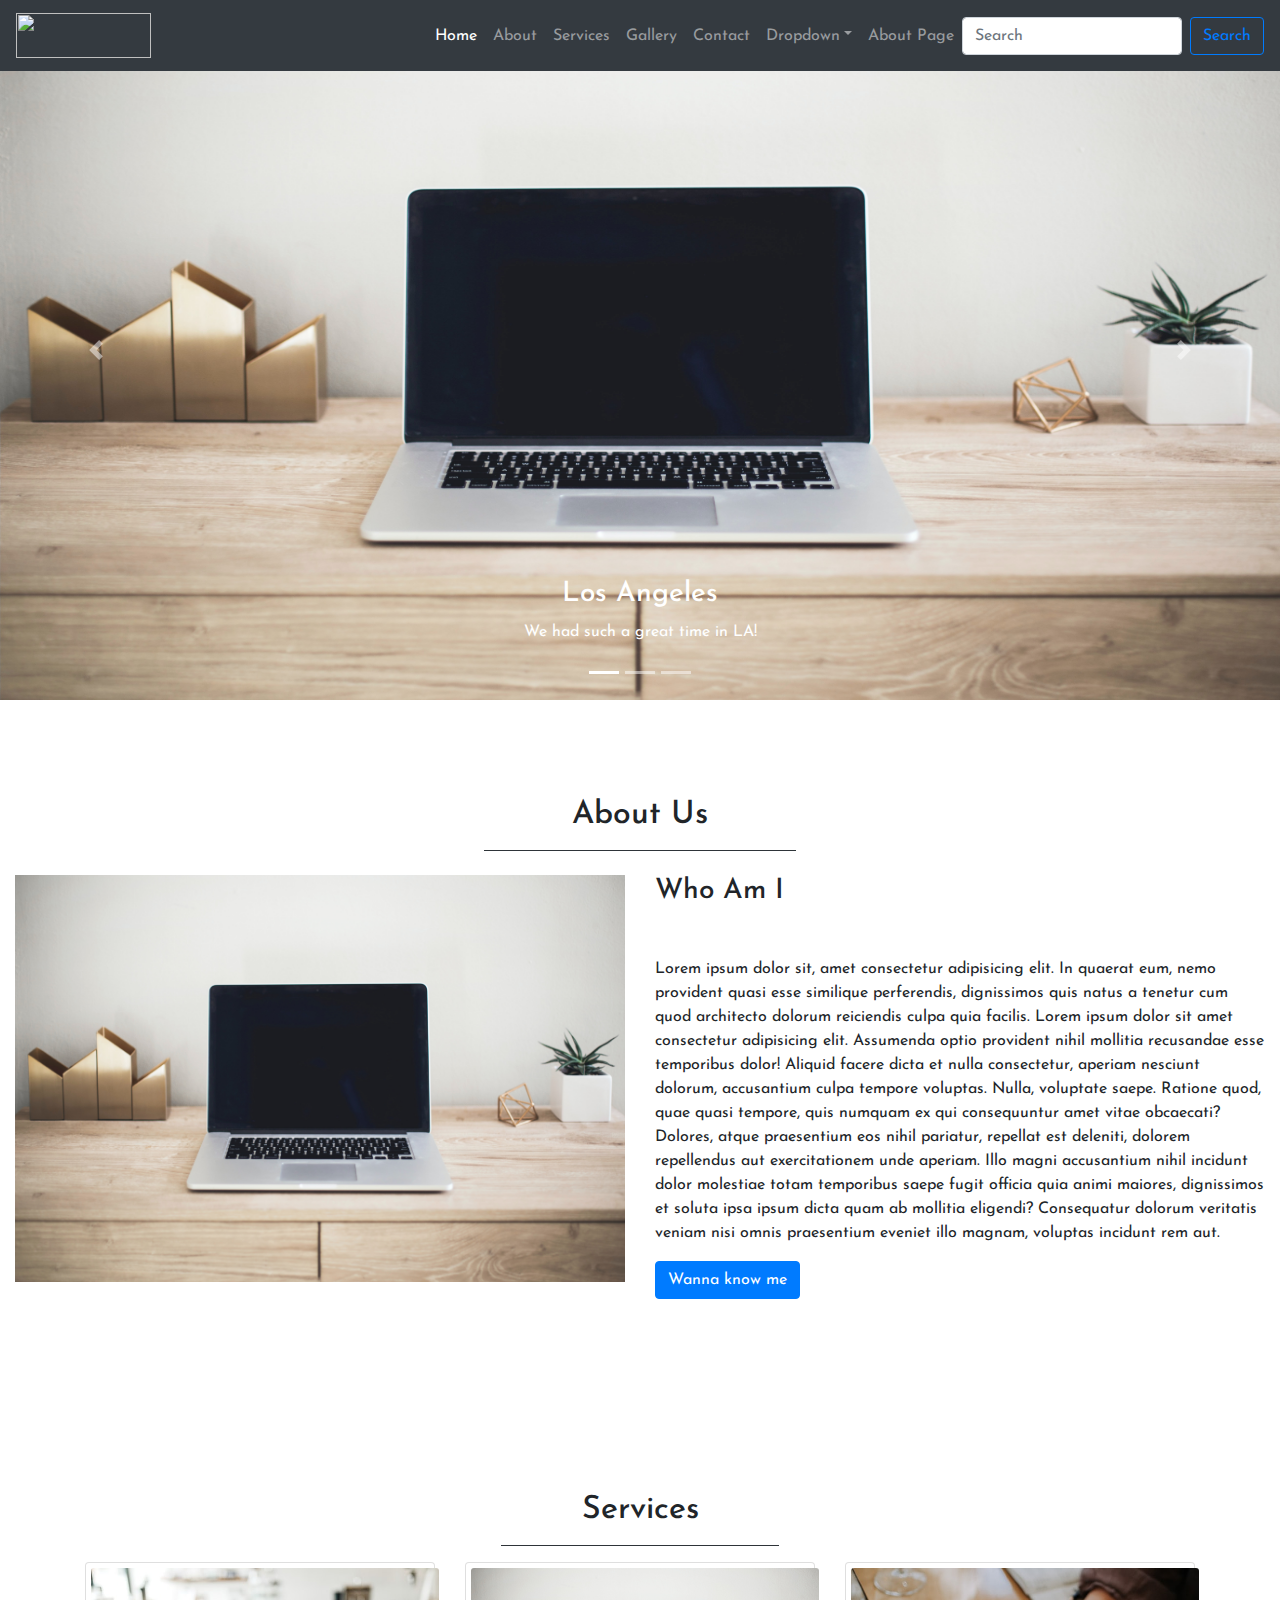
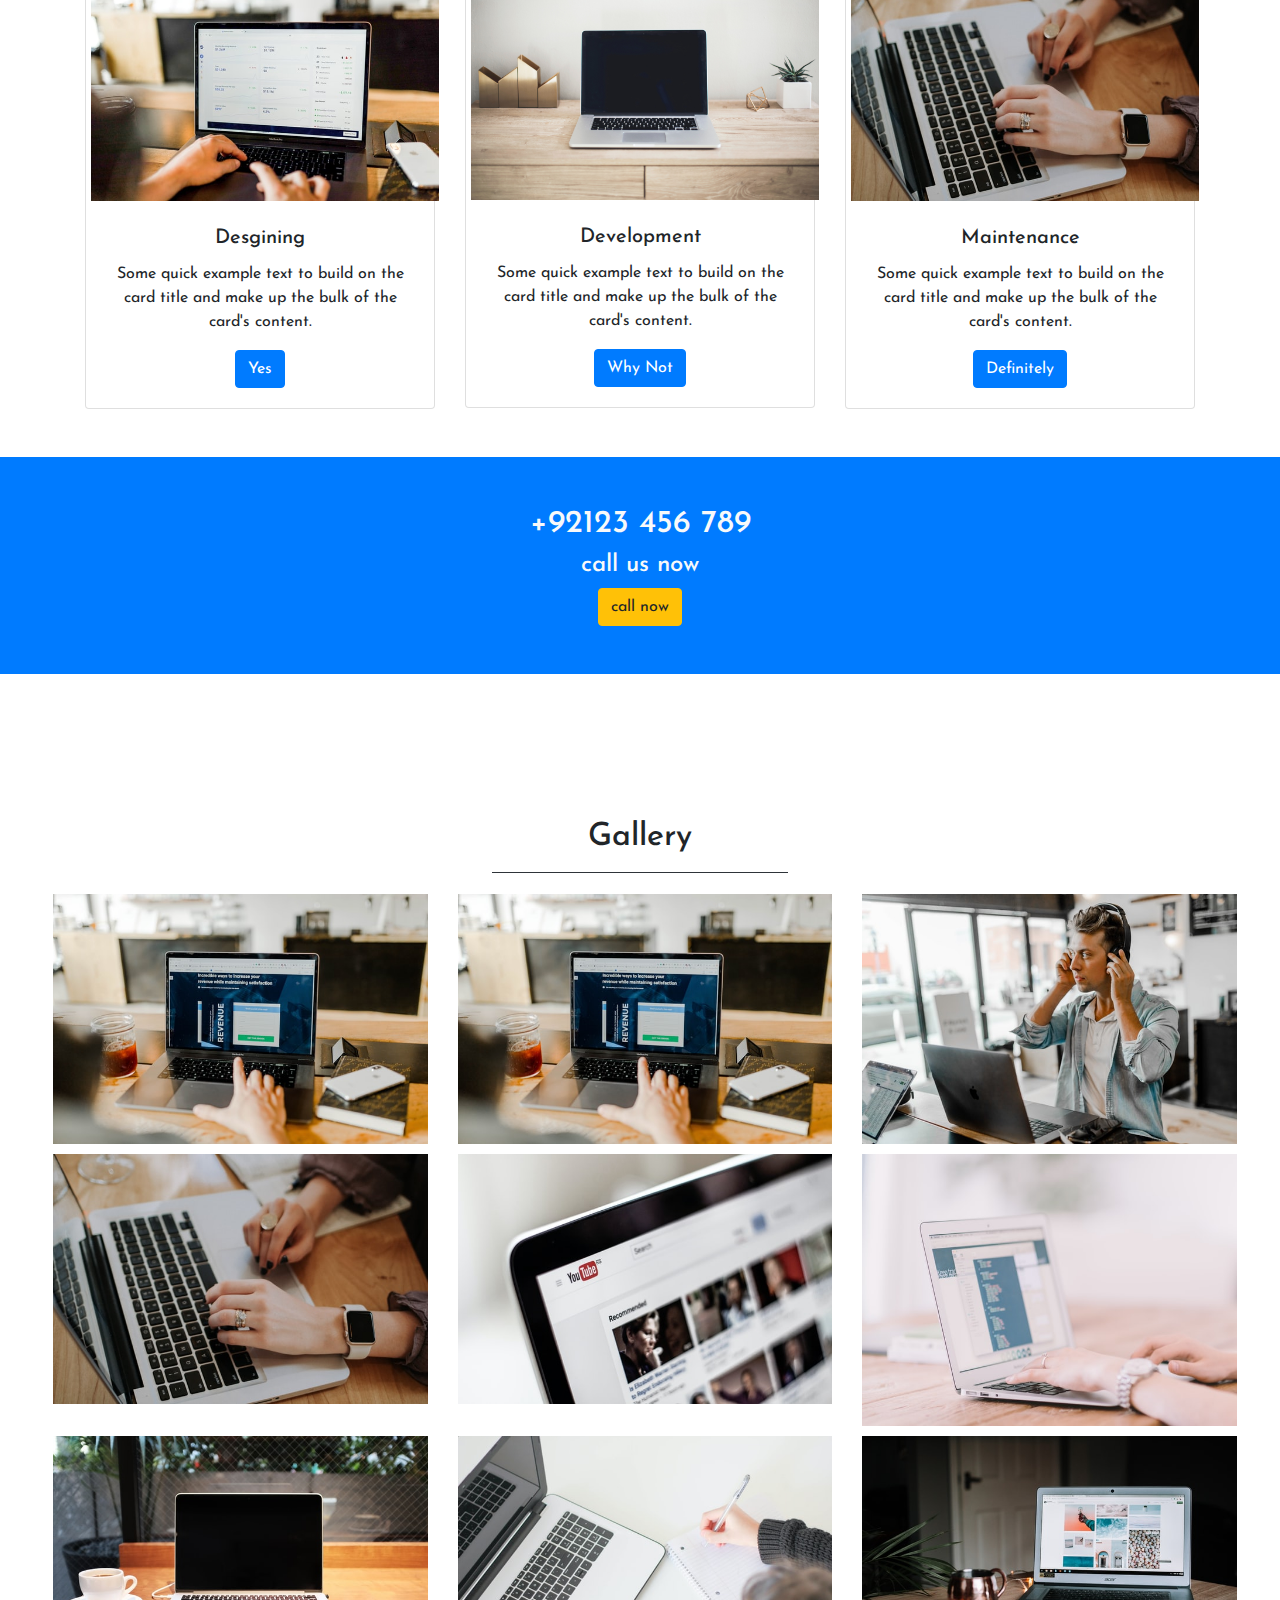
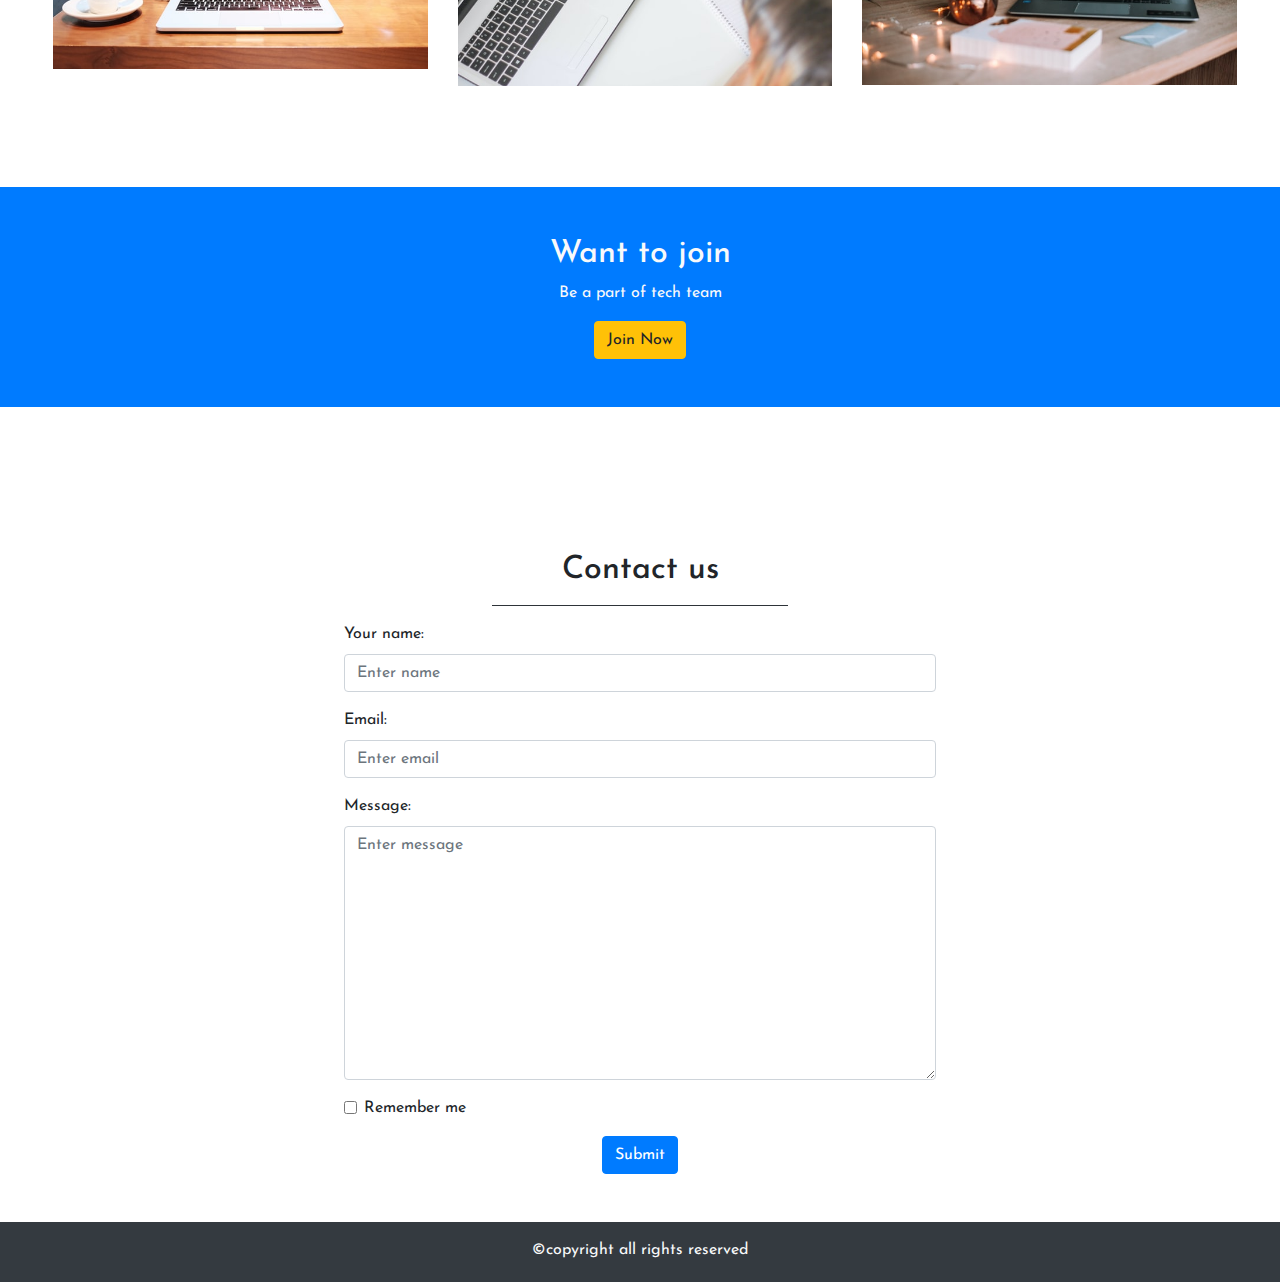
==== index.html @ 27d449d1 "add project" ====
<!doctype html>
<html lang="en">
  <head>
    <title>Basic Bootstrap site</title>
    <!-- Required meta tags -->
    <meta charset="utf-8">
    <meta name="viewport" content="width=device-width, initial-scale=1, shrink-to-fit=no">

    <!-- Bootstrap CSS -->
    <link rel="stylesheet" href="https://stackpath.bootstrapcdn.com/bootstrap/4.3.1/css/bootstrap.min.css" integrity="sha384-ggOyR0iXCbMQv3Xipma34MD+dH/1fQ784/j6cY/iJTQUOhcWr7x9JvoRxT2MZw1T" crossorigin="anonymous">
    <link href="https://fonts.googleapis.com/css2?family=Josefin+Sans" rel="stylesheet">

    <style>
      *{
        font-family: 'Josefin Sans', sans-serif;
        margin: 0;
        padding: 0;

      }
        /* Make the image fully responsive */
        .carousel-inner img {
          width: 100%;
          height: 700px;
        }
        .col-md-4 img{
          margin: 5px;
        }
        html{
          scroll-behavior: smooth;
        }
        </style>
</head>
  <body>
        <header>
            <nav class="navbar fixed-top navbar-expand-sm navbar-dark bg-dark">
                <a class="navbar-brand" href="#">

                    <img src="images/logo.png" width="135" height="45" alt="">
                </a>
                <button class="navbar-toggler d-lg-none" type="button" data-toggle="collapse" data-target="#collapsibleNavId" aria-controls="collapsibleNavId"
                    aria-expanded="false" aria-label="Toggle navigation">
                    <span class="navbar-toggler-icon"></span>
                </button>
                <div class="collapse navbar-collapse" id="collapsibleNavId">
                    <ul class="navbar-nav ml-auto mt-2 mt-lg-0">
                        <li class="nav-item active">
                            <a class="nav-link" href="#">Home <span class="sr-only">(current)</span></a>
                        </li>
                        <li class="nav-item">
                          <a class="nav-link" href="#about">About</a>
                        </li>                
                        <li class="nav-item">
                          <a class="nav-link" href="#services">Services</a>
                        </li>                
                        <li class="nav-item">
                          <a class="nav-link" href="#gallery">Gallery</a>
                        </li>

                        <li class="nav-item">
                          <a class="nav-link" href="#contact">Contact</a>
                        </li>
                        <li class="nav-item dropdown">
                            <a class="nav-link dropdown-toggle" href="#" id="dropdownId" data-toggle="dropdown" aria-haspopup="true" aria-expanded="false">Dropdown</a>
                            <div class="dropdown-menu" aria-labelledby="dropdownId">
                                <a class="dropdown-item" href="#services">Services</a>
                                <a class="dropdown-item" href="#contact">Contact</a>
                            </div>
                        </li>
                        <li class="nav-item">
                          <a class="nav-link" href="about.html">About Page</a>
                        </li>        
                    </ul>
                    <form class="form-inline my-2 my-lg-0">
                        <input class="form-control mr-sm-2" type="text" placeholder="Search">
                        <button class="btn btn-outline-primary my-2 my-sm-0" type="submit">Search</button>
                    </form>
                </div>
            </nav>


            <div id="demo" class="carousel slide" data-ride="carousel">
                <ul class="carousel-indicators">
                  <li data-target="#demo" data-slide-to="0" class="active"></li>
                  <li data-target="#demo" data-slide-to="1"></li>
                  <li data-target="#demo" data-slide-to="2"></li>
                </ul>
                <div class="carousel-inner">
                  <div class="carousel-item active">
                    <img src="images/image1.jpg" alt="Los Angeles" width="1100" height="50vh">
                    <div class="carousel-caption">
                      <h3>Los Angeles</h3>
                      <p>We had such a great time in LA!</p>
                    </div>   
                  </div>
                  <div class="carousel-item">
                    <img src="images/image2.jpg" alt="Chicago" width="1100" height="50vh">
                    <div class="carousel-caption">
                      <h3>Chicago</h3>
                      <p>Thank you, Chicago!</p>
                    </div>   
                  </div>
                  <div class="carousel-item">
                    <img src="images/image3.jpg" alt="New York" width="1100" height="50vh">
                    <div class="carousel-caption">
                      <h3>New York</h3>
                      <p>We love the Big Apple!</p>
                    </div>   
                  </div>
                </div>
                <a class="carousel-control-prev" href="#demo" data-slide="prev">
                  <span class="carousel-control-prev-icon"></span>
                </a>
                <a class="carousel-control-next" href="#demo" data-slide="next">
                  <span class="carousel-control-next-icon"></span>
                </a>
              </div>
              
        </header>
      <main>
        <!-- about us -->
        <section id="about" class="pt-5">
          <div class="container-fluid mb-5">

            <h2 class="text-center pt-5">About Us</h2>
            <hr class="bg-dark w-25 mr-auto mx-auto " >

            <div class="row mt-4">
                <div class=" col-md-6 ">
                  <img src="images/image1.jpg" class="img-fluid" alt="">

                </div>
                <div class="col-md-6 line-height-2">
                  <h3 class="text-capitalize mb-5">who am i</h3>
                  <p>Lorem ipsum dolor sit, amet consectetur adipisicing elit. In quaerat eum, nemo provident quasi esse similique perferendis, dignissimos quis natus a tenetur cum quod architecto dolorum reiciendis culpa quia facilis.
                    Lorem ipsum dolor sit amet consectetur adipisicing elit. Assumenda optio provident nihil mollitia recusandae esse temporibus dolor! Aliquid facere dicta et nulla consectetur, aperiam nesciunt dolorum, accusantium culpa tempore voluptas. Nulla, voluptate saepe. Ratione quod, quae quasi tempore, quis numquam ex qui consequuntur amet vitae obcaecati? Dolores, atque praesentium eos nihil pariatur, repellat est deleniti, dolorem repellendus aut exercitationem unde aperiam. Illo magni accusantium nihil incidunt dolor molestiae totam temporibus saepe fugit officia quia animi maiores, dignissimos et soluta ipsa ipsum dicta quam ab mollitia eligendi? Consequatur dolorum veritatis veniam nisi omnis praesentium eveniet illo magnam, voluptas incidunt rem aut.
                  </p>
                  <button class="btn btn-primary">Wanna know me</button>
                </div>


              </div>

            </div>  
        </section>

        <!-- about us end -->
        <!-- services -->

        <section class="mt-5 pt-5" id="services">
          <div class="container mt-5">
            
            <h2 class="text-center pt-5">Services</h2>
            <hr class="bg-dark w-25  mx-auto " >

            <div class="row">

              <div class="col-md-4 col-sm-12">
                <div class="card text-center" >
                  <img class="card-img-top" src="images/t2.jpg" alt="Card image cap">
                  <div class="card-body">
                    <h5 class="card-title">Desgining</h5>
                    <p class="card-text">Some quick example text to build on the card title and make up the bulk of the card's content.</p>
                    <a href="#" class="btn btn-primary">Yes</a>
                  </div>
                </div>
              </div>
              <div class="col-md-4">
                <div class="card text-center" >
                  <img class="card-img-top" src="images/image1.jpg" alt="Card image cap">
                  <div class="card-body">
                    <h5 class="card-title">Development</h5>
                    <p class="card-text">Some quick example text to build on the card title and make up the bulk of the card's content.</p>
                    <a href="#" class="btn btn-primary">Why Not</a>
                  </div>
                </div>
              </div>                
              <div class="col-md-4">
                <div class="card text-center" >
                  <img class="card-img-top" src="images/t4.jpg" alt="Card image cap">
                  <div class="card-body">
                    <h5 class="card-title">Maintenance</h5>
                    <p class="card-text">Some quick example text to build on the card title and make up the bulk of the card's content.</p>
                    <a href="#" class="btn btn-primary">Definitely</a>
                  </div>
                </div>
              </div>
            </div>
          </div>

        </section>
        <!-- servces end -->
        <!-- cta -->
        <section class="bg-primary text-center my-5 py-5 text-light">
          <h2>+92123 456 789</h2>
          <h4>  call us now</h4>
          <button class="btn btn-warning">
            call now
          </button>
        </section>
        <!-- cta end -->
        <!-- gallery start -->
        <!-- <section> -->

        <section class="mt-5" id="gallery">
          <div class="container-fluid p-5 mt-5">
            
            <h2 class="text-center pt-5">Gallery</h2>
            <hr class="bg-dark w-25 mx-auto " >
            <div class="row">
              <div class="col-md-4">
                <img src="images/t1.jpg" class="img-fluid" alt="">
              </div>                  
              <div class="col-md-4">
                <img src="images/t1.jpg" class="img-fluid" alt="">
              </div>                  
              <div class="col-md-4">
                <img src="images/t3.jpg" class="img-fluid" alt="">
              </div>
              <div class="col-md-4">
                <img src="images/t4.jpg" class="img-fluid" alt="">
              </div>
              <div class="col-md-4">
                <img src="images/t5.jpg" class="img-fluid" alt="">
              </div>
              <div class="col-md-4">
                <img src="images/t6.jpg" class="img-fluid" alt="">
              </div>
              <div class="col-md-4">
                <img src="images/t7.jpg" class="img-fluid" alt="">
              </div>
              <div class="col-md-4">
                <img src="images/t8.jpg" class="img-fluid" alt="">
              </div>
              <div class="col-md-4">
                <img src="images/t9.jpg" class="img-fluid" alt="">
              </div>
            
            </div>
          </div>



        </section>
        <!-- gallery end -->
        <!-- join now -->
      
        <section class="bg-primary  my-5 py-5">
          <div class=" text-light text-center">
            <h2>Want to join</h2>
            <p>Be a part of tech team</p>
            <button class="btn btn-warning"  data-toggle="modal" data-target="#myModal">
              Join Now
            </button>

          </div>
                
          <!-- The Modal -->
          <div class="modal fade" id="myModal">
            <div class="modal-dialog modal-xl">
              <div class="modal-content">
              
                <!-- Modal Header -->
                <div class="modal-header">
                  <h4 class="modal-title">Sign up</h4>
                  <button type="button" class="close" data-dismiss="modal">&times;</button>
                </div>
                
                <!-- Modal body -->
                <div class="modal-body">
                  <form>
                    <div class="form-group">
                      <label for="exampleInputEmail1">Email address</label>
                      <input type="email" class="form-control" id="exampleInputEmail1" aria-describedby="emailHelp" placeholder="Enter email">
                      <small id="emailHelp" class="form-text text-muted">We'll never share your email with anyone else.</small>
                    </div>
                    <div class="form-group">
                      <label for="exampleInputPassword1">Password</label>
                      <input type="password" class="form-control" id="exampleInputPassword1" placeholder="Password">
                    </div>
                    <div class="form-check">
                      <input type="checkbox" class="form-check-input" id="exampleCheck1">
                      <label class="form-check-label" for="exampleCheck1">Check me out</label>
                    </div>
                    <button type="submit" class="btn btn-primary">Submit</button>
                  </form>
                </div>
                
                <!-- Modal footer -->
                <div class="modal-footer">
                  <!-- <button type="button" class="btn btn-secondary" data-dismiss="modal">Close</button> -->
                </div>
                
              </div>
            </div>
          </div>


        </section>   
        <!-- join now end -->
        <!-- contact us form -->
        
        <!-- <section> -->

        <section class="mt-5" id='contact'>
          <div class="container-fluid p-5 mt-5">
            
            <h2 class="text-center pt-5">Contact us</h2>
            <hr class="bg-dark w-25 mx-auto " >

            <div  class="w-50 mx-auto">
              <form action="/action_page.php">
                <div class="form-group">
                  <label for="name">Your name:</label>
                  <input type="text" class="form-control" placeholder="Enter name" id="name">
                </div>
                <div class="form-group">
                  <label for="email">Email:</label>
                  <input type="email" class="form-control" placeholder="Enter email" id="email">
                </div>
                <div class="form-group">
                  <label for="message">Message:</label>
                  <textarea type="message" class="form-control" placeholder="Enter message" rows="10" id="message" ></textarea>
                </div>
                
                <div class="form-group form-check">
                  <label class="form-check-label">
                    <input class="form-check-input" type="checkbox"> Remember me
                  </label>
                </div>
                <button type="submit" class="btn btn-primary d-block mx-auto">Submit</button>
              </form>
            </div>

          </div>
        
        </section>
        <!-- contct section ends here -->

              
      </main>
      <footer class="text-center  vertical-align-middle bg-dark text-light p-1 pt-3">
        <p>&copy;copyright all rights reserved</p>
      </footer>
    <!-- Optional JavaScript -->
    <!-- jQuery first, then Popper.js, then Bootstrap JS -->
    <script src="https://code.jquery.com/jquery-3.3.1.slim.min.js" integrity="sha384-q8i/X+965DzO0rT7abK41JStQIAqVgRVzpbzo5smXKp4YfRvH+8abtTE1Pi6jizo" crossorigin="anonymous"></script>
    <script src="https://cdnjs.cloudflare.com/ajax/libs/popper.js/1.14.7/umd/popper.min.js" integrity="sha384-UO2eT0CpHqdSJQ6hJty5KVphtPhzWj9WO1clHTMGa3JDZwrnQq4sF86dIHNDz0W1" crossorigin="anonymous"></script>
    <script src="https://stackpath.bootstrapcdn.com/bootstrap/4.3.1/js/bootstrap.min.js" integrity="sha384-JjSmVgyd0p3pXB1rRibZUAYoIIy6OrQ6VrjIEaFf/nJGzIxFDsf4x0xIM+B07jRM" crossorigin="anonymous"></script>
  </body>
</html>
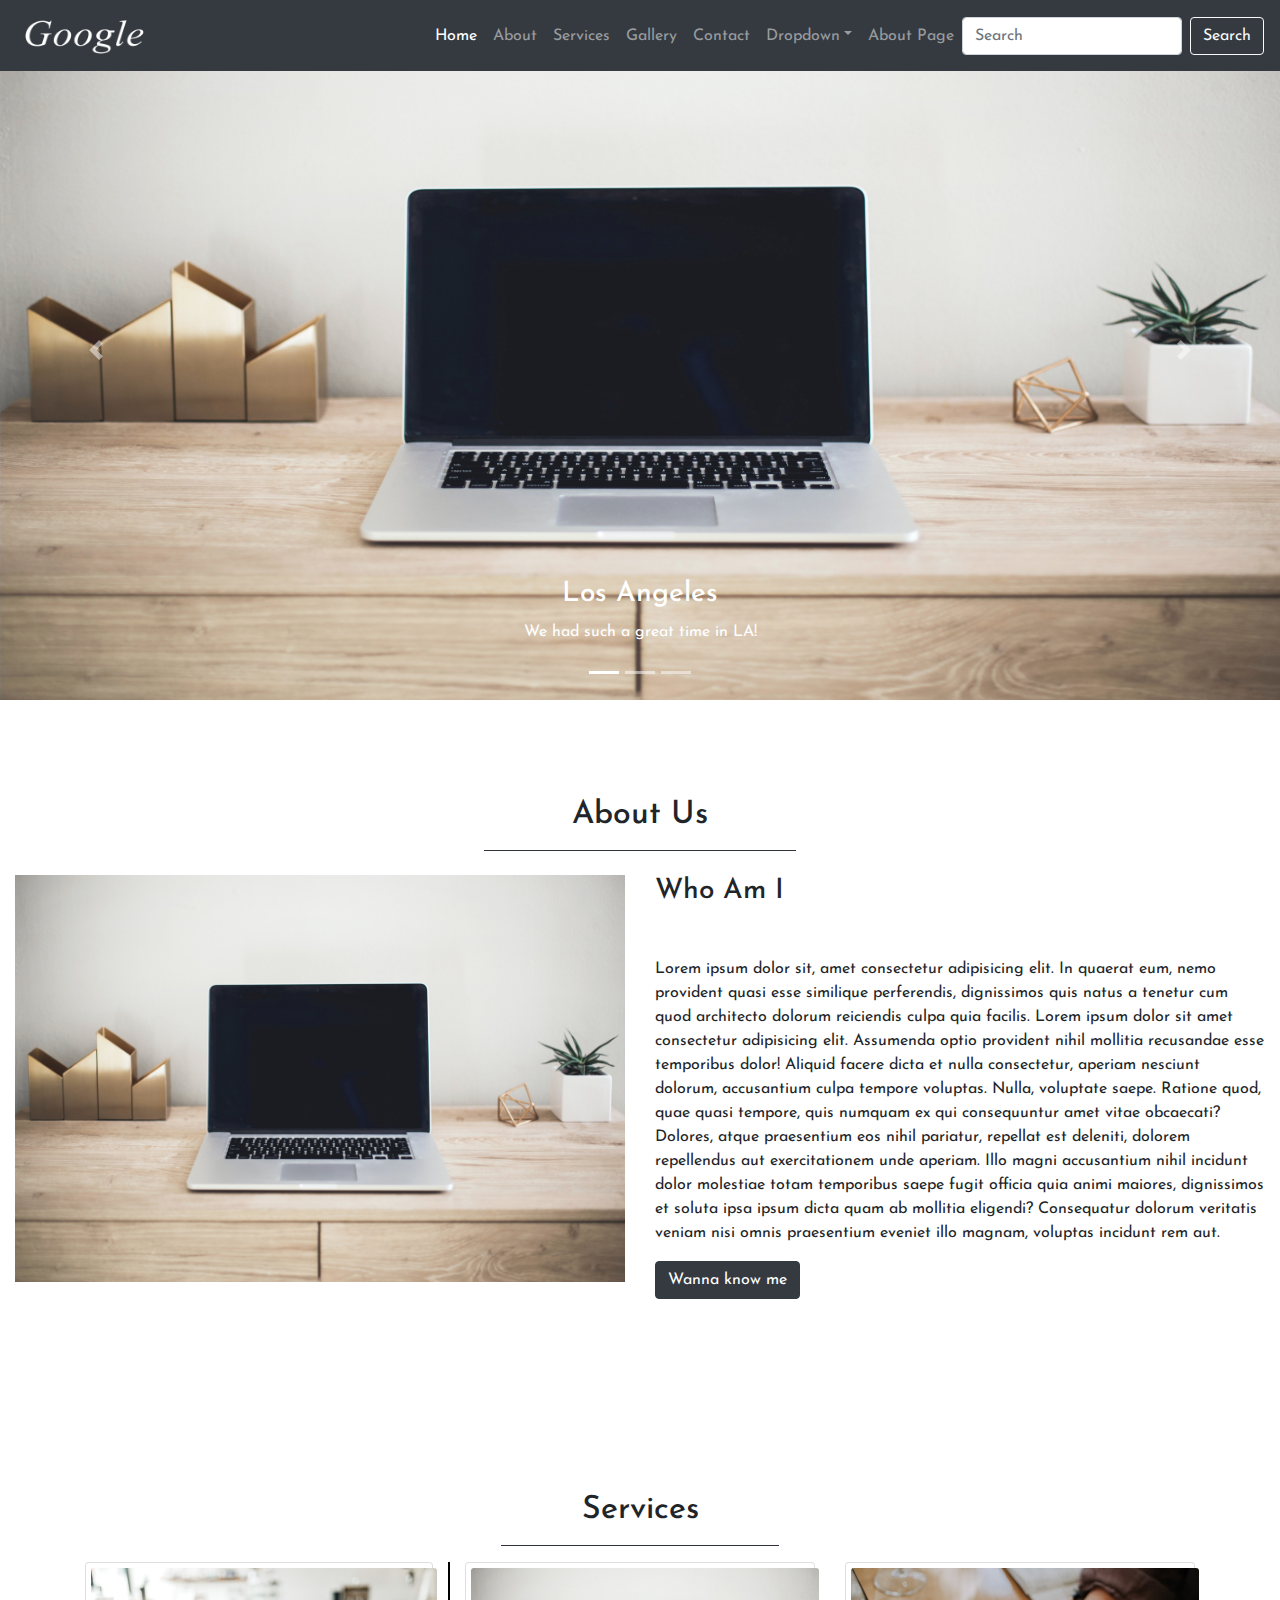
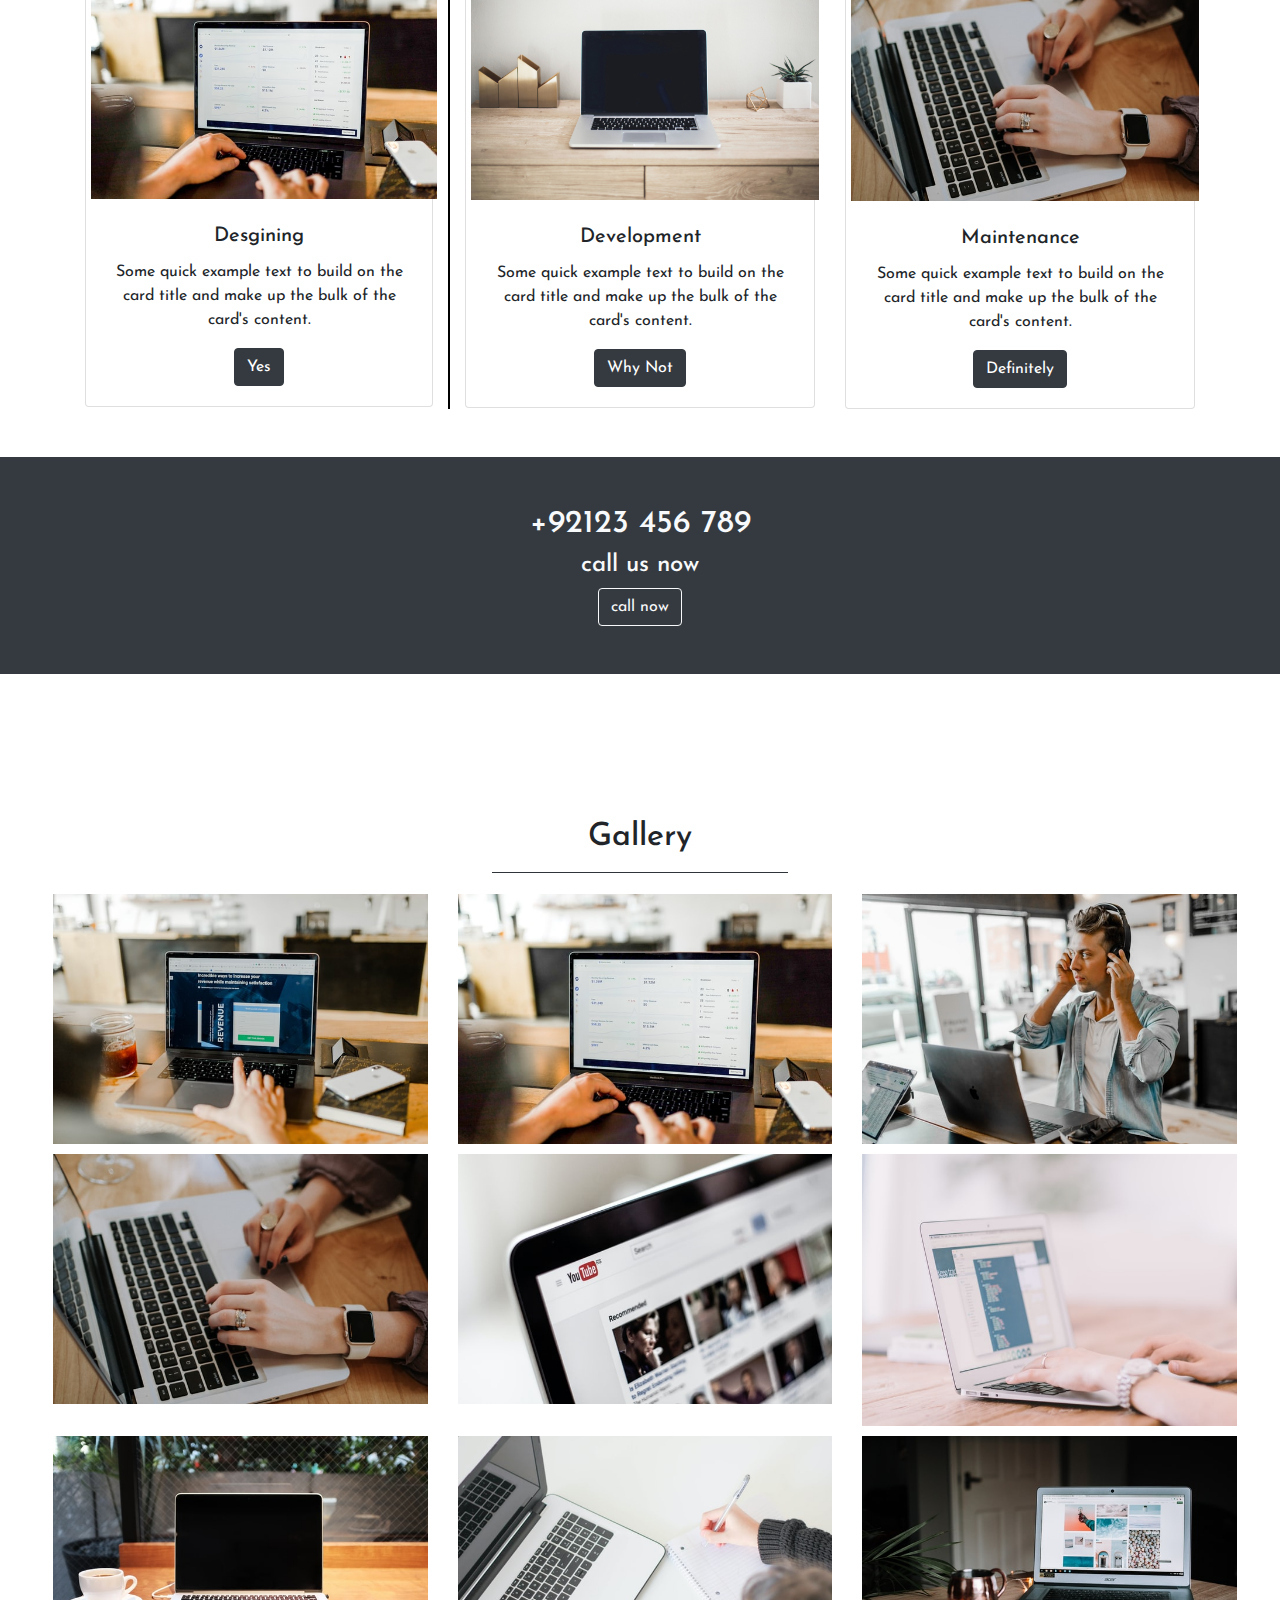
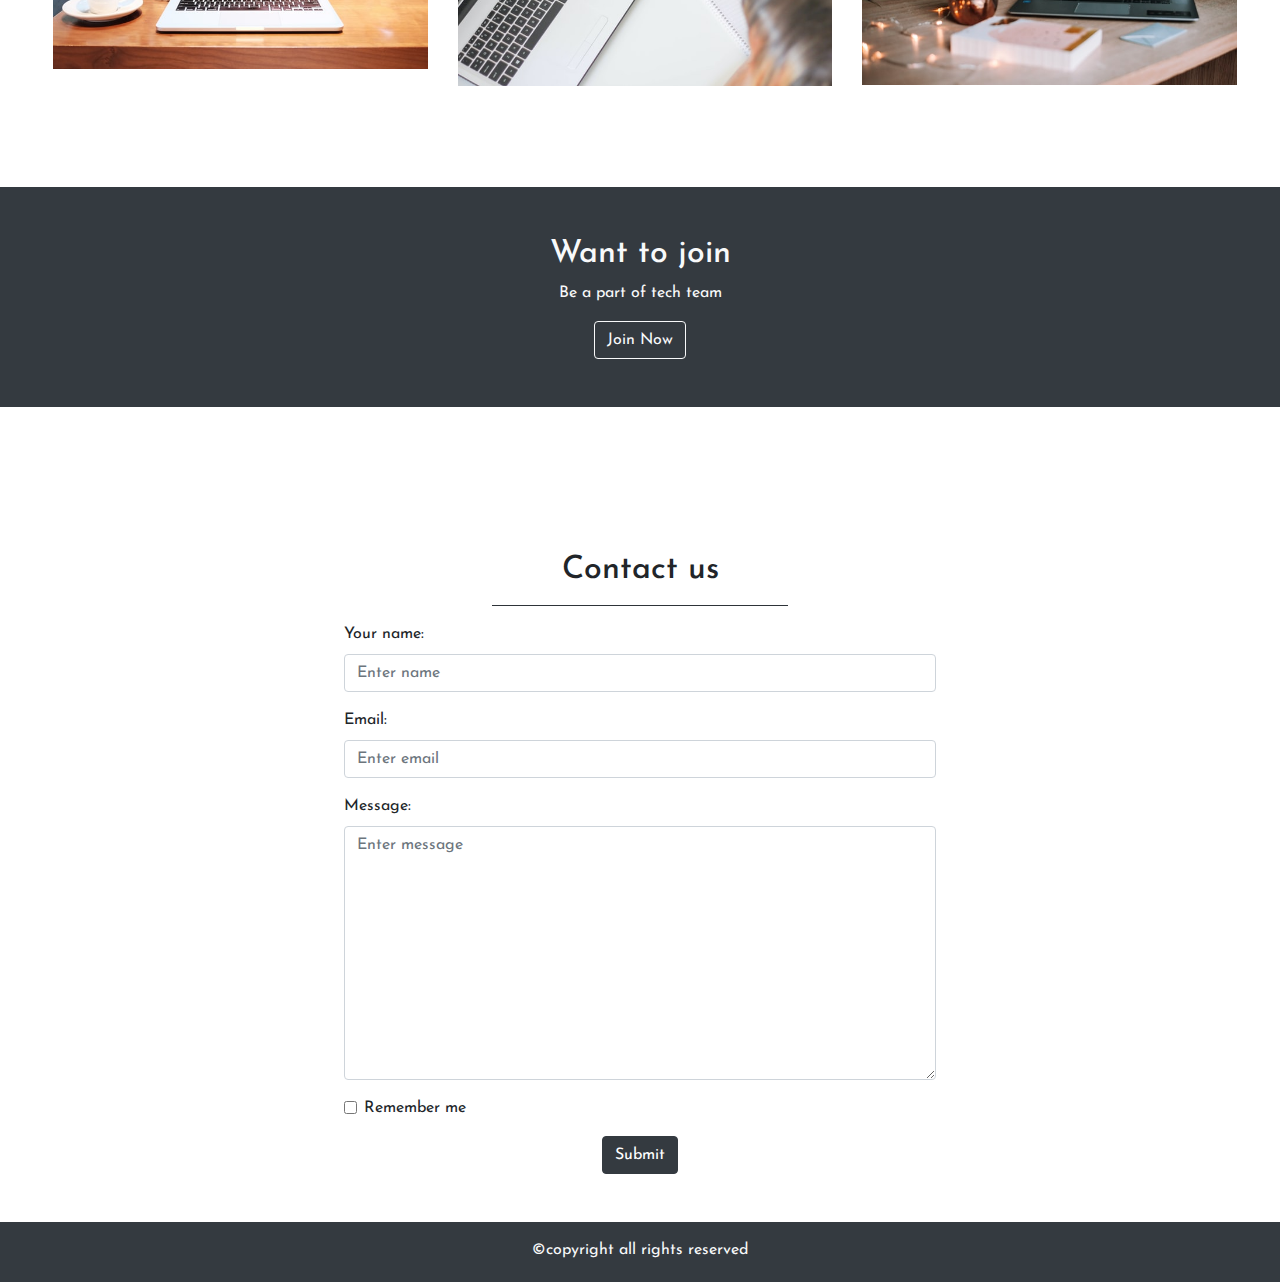
==== commit 6a9ad41b: "uniform color theme and adding image hover effect" ====
--- a/index.html
+++ b/index.html
@@ -1,7 +1,7 @@
 <!doctype html>
 <html lang="en">
   <head>
-    <title>Basic Bootstrap site</title>
+    <title>Basic Bootstrap sidte</title>
     <!-- Required meta tags -->
     <meta charset="utf-8">
     <meta name="viewport" content="width=device-width, initial-scale=1, shrink-to-fit=no">
@@ -9,7 +9,7 @@
     <!-- Bootstrap CSS -->
     <link rel="stylesheet" href="https://stackpath.bootstrapcdn.com/bootstrap/4.3.1/css/bootstrap.min.css" integrity="sha384-ggOyR0iXCbMQv3Xipma34MD+dH/1fQ784/j6cY/iJTQUOhcWr7x9JvoRxT2MZw1T" crossorigin="anonymous">
     <link href="https://fonts.googleapis.com/css2?family=Josefin+Sans" rel="stylesheet">
-
+    <link rel="stylesheet" href="style.css">
     <style>
       *{
         font-family: 'Josefin Sans', sans-serif;
@@ -44,7 +44,7 @@
                 <div class="collapse navbar-collapse" id="collapsibleNavId">
                     <ul class="navbar-nav ml-auto mt-2 mt-lg-0">
                         <li class="nav-item active">
-                            <a class="nav-link" href="#">Home <span class="sr-only">(current)</span></a>
+                            <a class="nav-link" href="#">Home   </a>
                         </li>
                         <li class="nav-item">
                           <a class="nav-link" href="#about">About</a>
@@ -72,7 +72,7 @@
                     </ul>
                     <form class="form-inline my-2 my-lg-0">
                         <input class="form-control mr-sm-2" type="text" placeholder="Search">
-                        <button class="btn btn-outline-primary my-2 my-sm-0" type="submit">Search</button>
+                        <button class="btn btn-outline-light my-2 my-sm-0" type="submit">Search</button>
                     </form>
                 </div>
             </nav>
@@ -134,7 +134,7 @@
                   <p>Lorem ipsum dolor sit, amet consectetur adipisicing elit. In quaerat eum, nemo provident quasi esse similique perferendis, dignissimos quis natus a tenetur cum quod architecto dolorum reiciendis culpa quia facilis.
                     Lorem ipsum dolor sit amet consectetur adipisicing elit. Assumenda optio provident nihil mollitia recusandae esse temporibus dolor! Aliquid facere dicta et nulla consectetur, aperiam nesciunt dolorum, accusantium culpa tempore voluptas. Nulla, voluptate saepe. Ratione quod, quae quasi tempore, quis numquam ex qui consequuntur amet vitae obcaecati? Dolores, atque praesentium eos nihil pariatur, repellat est deleniti, dolorem repellendus aut exercitationem unde aperiam. Illo magni accusantium nihil incidunt dolor molestiae totam temporibus saepe fugit officia quia animi maiores, dignissimos et soluta ipsa ipsum dicta quam ab mollitia eligendi? Consequatur dolorum veritatis veniam nisi omnis praesentium eveniet illo magnam, voluptas incidunt rem aut.
                   </p>
-                  <button class="btn btn-primary">Wanna know me</button>
+                  <button class="btn btn-dark">Wanna know me</button>
                 </div>
 
 
@@ -154,13 +154,13 @@
 
             <div class="row">
 
-              <div class="col-md-4 col-sm-12">
+              <div class="col-md-4 col-sm-12" style="border-right: 2px solid black;">
                 <div class="card text-center" >
                   <img class="card-img-top" src="images/t2.jpg" alt="Card image cap">
                   <div class="card-body">
                     <h5 class="card-title">Desgining</h5>
                     <p class="card-text">Some quick example text to build on the card title and make up the bulk of the card's content.</p>
-                    <a href="#" class="btn btn-primary">Yes</a>
+                    <a href="#" class="btn btn-dark">Yes</a>
                   </div>
                 </div>
               </div>
@@ -170,7 +170,7 @@
                   <div class="card-body">
                     <h5 class="card-title">Development</h5>
                     <p class="card-text">Some quick example text to build on the card title and make up the bulk of the card's content.</p>
-                    <a href="#" class="btn btn-primary">Why Not</a>
+                    <a href="#" class="btn btn-dark">Why Not</a>
                   </div>
                 </div>
               </div>                
@@ -180,7 +180,7 @@
                   <div class="card-body">
                     <h5 class="card-title">Maintenance</h5>
                     <p class="card-text">Some quick example text to build on the card title and make up the bulk of the card's content.</p>
-                    <a href="#" class="btn btn-primary">Definitely</a>
+                    <a href="#" class="btn btn-dark">Definitely</a>
                   </div>
                 </div>
               </div>
@@ -190,10 +190,10 @@
         </section>
         <!-- servces end -->
         <!-- cta -->
-        <section class="bg-primary text-center my-5 py-5 text-light">
+        <section class="bg-dark text-center my-5 py-5 text-light">
           <h2>+92123 456 789</h2>
           <h4>  call us now</h4>
-          <button class="btn btn-warning">
+          <button class="btn btn-outline-light">
             call now
           </button>
         </section>
@@ -207,31 +207,31 @@
             <h2 class="text-center pt-5">Gallery</h2>
             <hr class="bg-dark w-25 mx-auto " >
             <div class="row">
-              <div class="col-md-4">
+              <div class="col-md-4 hovereffect">
                 <img src="images/t1.jpg" class="img-fluid" alt="">
               </div>                  
-              <div class="col-md-4">
-                <img src="images/t1.jpg" class="img-fluid" alt="">
+              <div class="col-md-4  hovereffect">
+                <img src="images/t2.jpg" class="img-fluid" alt="">
               </div>                  
-              <div class="col-md-4">
+              <div class="col-md-4  hovereffect">
                 <img src="images/t3.jpg" class="img-fluid" alt="">
               </div>
-              <div class="col-md-4">
+              <div class="col-md-4  hovereffect">
                 <img src="images/t4.jpg" class="img-fluid" alt="">
               </div>
-              <div class="col-md-4">
+              <div class="col-md-4  hovereffect">
                 <img src="images/t5.jpg" class="img-fluid" alt="">
               </div>
-              <div class="col-md-4">
+              <div class="col-md-4  hovereffect">
                 <img src="images/t6.jpg" class="img-fluid" alt="">
               </div>
-              <div class="col-md-4">
+              <div class="col-md-4  hovereffect">
                 <img src="images/t7.jpg" class="img-fluid" alt="">
               </div>
-              <div class="col-md-4">
+              <div class="col-md-4  hovereffect">
                 <img src="images/t8.jpg" class="img-fluid" alt="">
               </div>
-              <div class="col-md-4">
+              <div class="col-md-4  hovereffect">
                 <img src="images/t9.jpg" class="img-fluid" alt="">
               </div>
             
@@ -244,11 +244,11 @@
         <!-- gallery end -->
         <!-- join now -->
       
-        <section class="bg-primary  my-5 py-5">
+        <section class="bg-dark  my-5 py-5">
           <div class=" text-light text-center">
             <h2>Want to join</h2>
             <p>Be a part of tech team</p>
-            <button class="btn btn-warning"  data-toggle="modal" data-target="#myModal">
+            <button class="btn btn-outline-light"  data-toggle="modal" data-target="#myModal">
               Join Now
             </button>
 
@@ -281,7 +281,7 @@
                       <input type="checkbox" class="form-check-input" id="exampleCheck1">
                       <label class="form-check-label" for="exampleCheck1">Check me out</label>
                     </div>
-                    <button type="submit" class="btn btn-primary">Submit</button>
+                    <button type="submit" class="btn btn-dark">Submit</button>
                   </form>
                 </div>
                 
@@ -327,7 +327,7 @@
                     <input class="form-check-input" type="checkbox"> Remember me
                   </label>
                 </div>
-                <button type="submit" class="btn btn-primary d-block mx-auto">Submit</button>
+                <button type="submit" class="btn btn-dark d-block mx-auto">Submit</button>
               </form>
             </div>
 
--- a/style.css
+++ b/style.css
@@ -0,0 +1,87 @@
+.hovereffect {
+    width:100%;
+    height:100%;
+    float:left;
+    overflow:hidden;
+    position:relative;
+    text-align:center;
+    cursor:default;
+    }
+/*     
+    .hovereffect .overlay {
+    width:100%;
+    height:100%;
+    position:absolute;
+    overflow:hidden;
+    top:0;
+    left:0;
+    opacity:0;
+    background-color:rgba(0,0,0,0.5);
+    -webkit-transition:all .4s ease-in-out;
+    transition:all .4s ease-in-out
+    }
+     */
+    .hovereffect img {
+    display:block;
+    position:relative;
+    -webkit-transition:all .4s linear;
+    transition:all .4s linear;
+    }
+    
+    /* .hovereffect h2 {
+    text-transform:uppercase;
+    color:#fff;
+    text-align:center;
+    position:relative;
+    font-size:17px;
+    background:rgba(0,0,0,0.6);
+    -webkit-transform:translatey(-100px);
+    -ms-transform:translatey(-100px);
+    transform:translatey(-100px);
+    -webkit-transition:all .2s ease-in-out;
+    transition:all .2s ease-in-out;
+    padding:10px;
+    } */
+/*     
+    .hovereffect a.info {
+    text-decoration:none;
+    display:inline-block;
+    text-transform:uppercase;
+    color:#fff;
+    border:1px solid #fff;
+    background-color:transparent;
+    opacity:0;
+    filter:alpha(opacity=0);
+    -webkit-transition:all .2s ease-in-out;
+    transition:all .2s ease-in-out;
+    margin:50px 0 0;
+    padding:7px 14px;
+    }
+    
+    .hovereffect a.info:hover {
+    box-shadow:0 0 5px #fff;
+    } */
+    
+    .hovereffect:hover img {
+    -ms-transform:scale(1.2);
+    -webkit-transform:scale(1.2);
+    transform:scale(1.2);
+    }
+/*     
+    .hovereffect:hover .overlay {
+    opacity:1;
+    filter:alpha(opacity=100);
+    }
+    
+    .hovereffect:hover h2,.hovereffect:hover a.info {
+    opacity:1;
+    filter:alpha(opacity=100);
+    -ms-transform:translatey(0);
+    -webkit-transform:translatey(0);
+    transform:translatey(0);
+    }
+    
+    .hovereffect:hover a.info {
+    -webkit-transition-delay:.2s;
+    transition-delay:.2s;
+    } */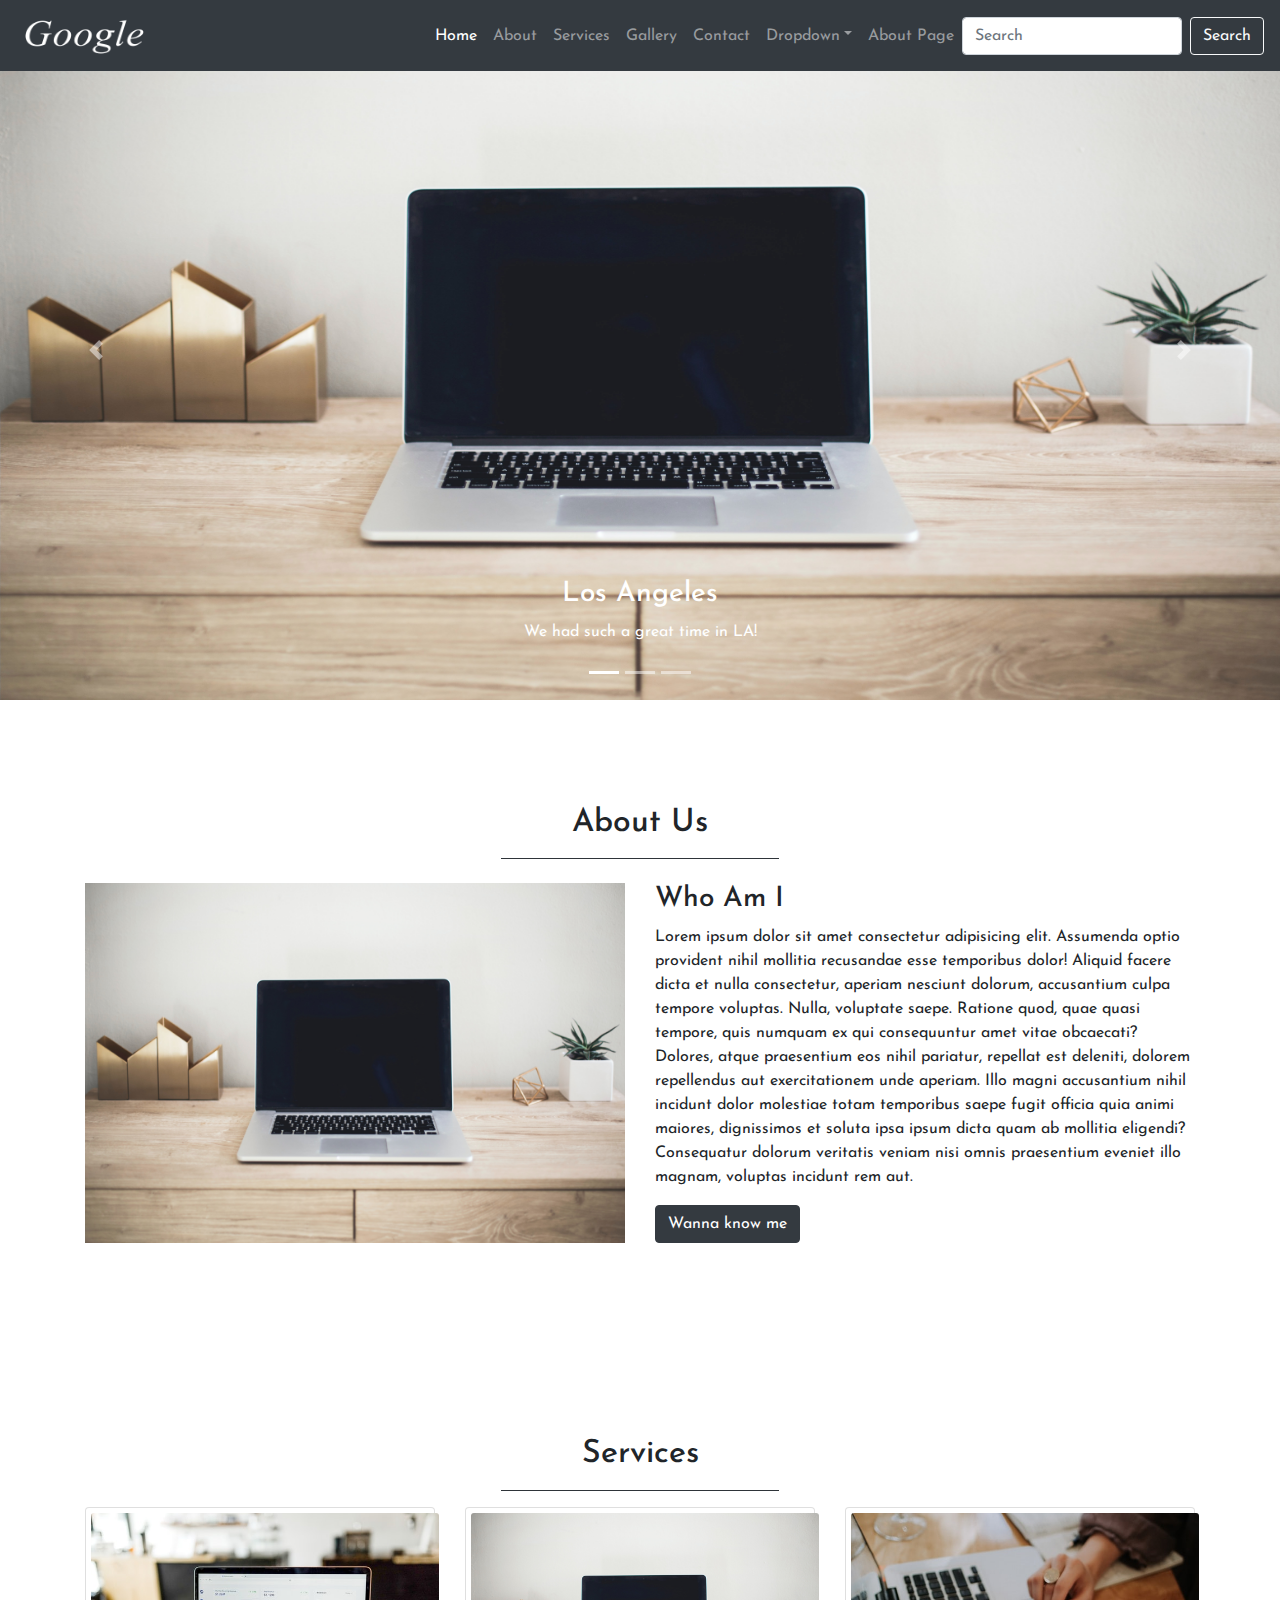
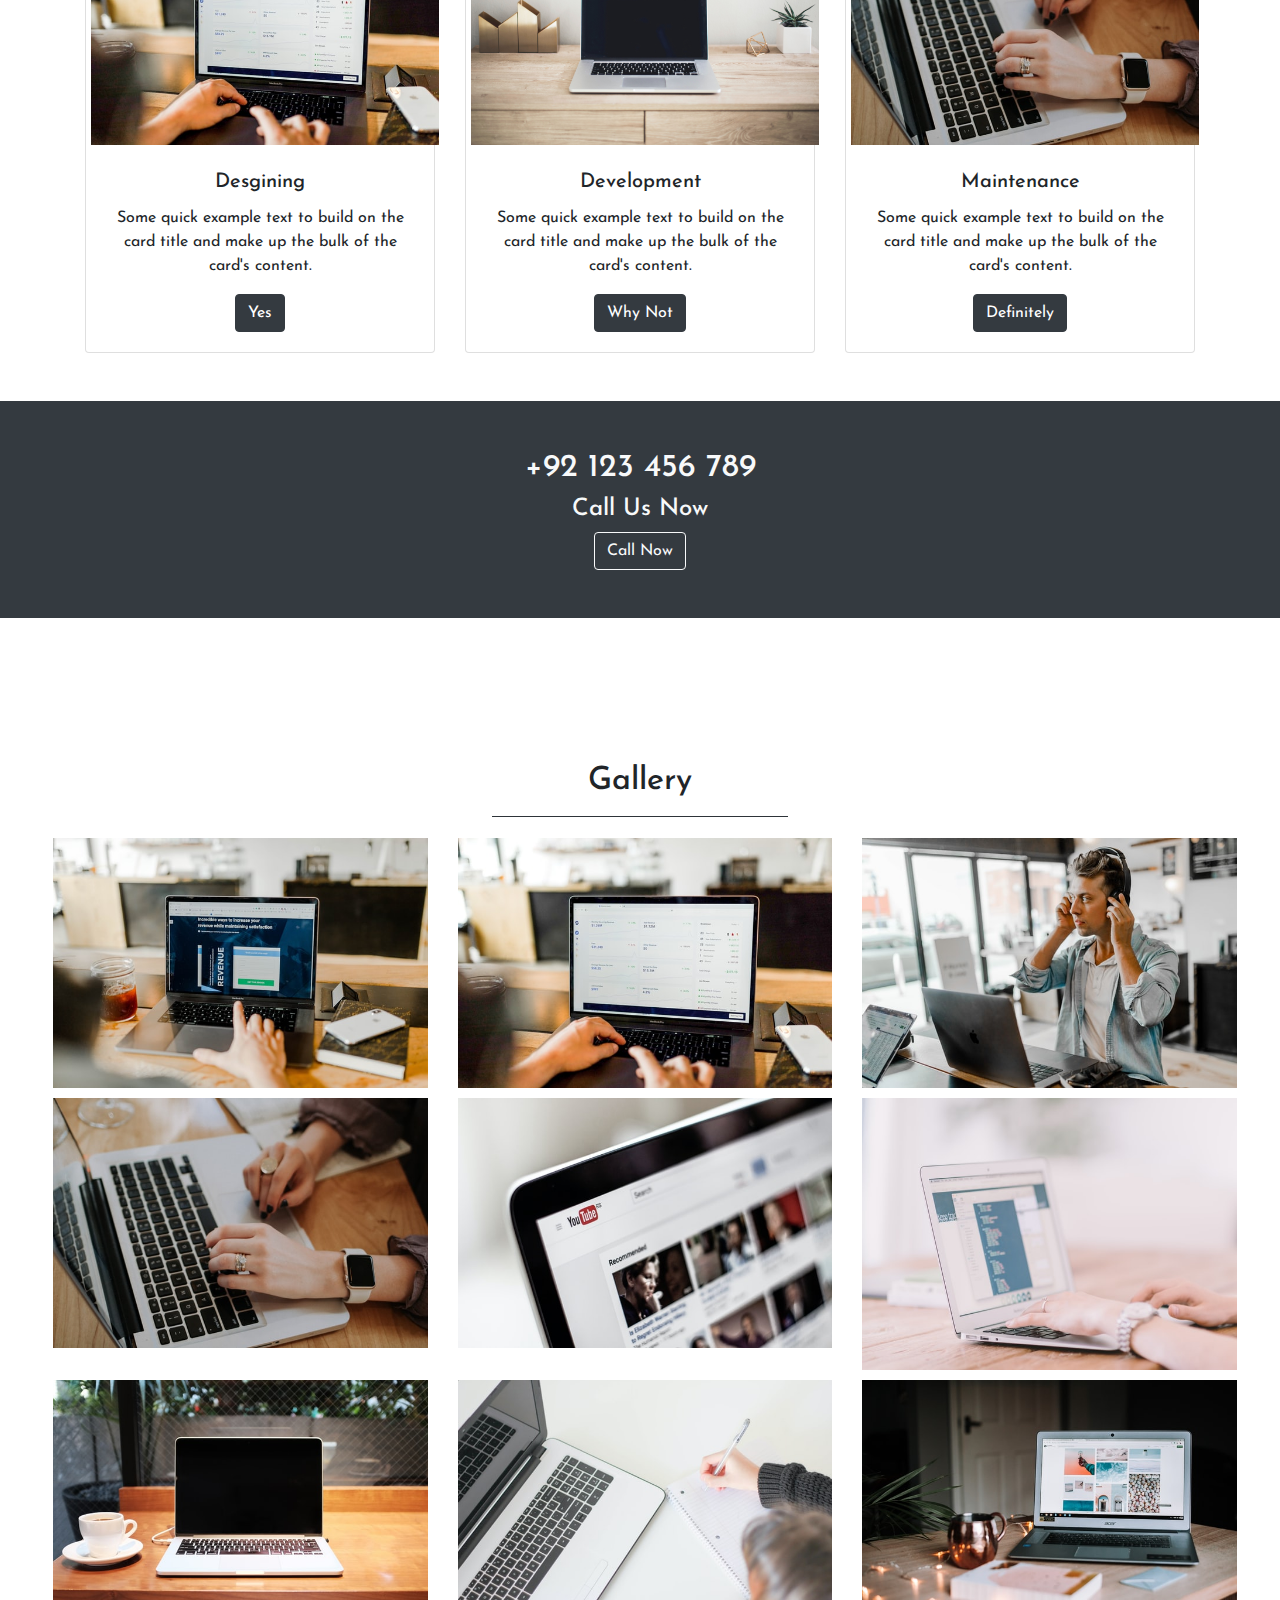
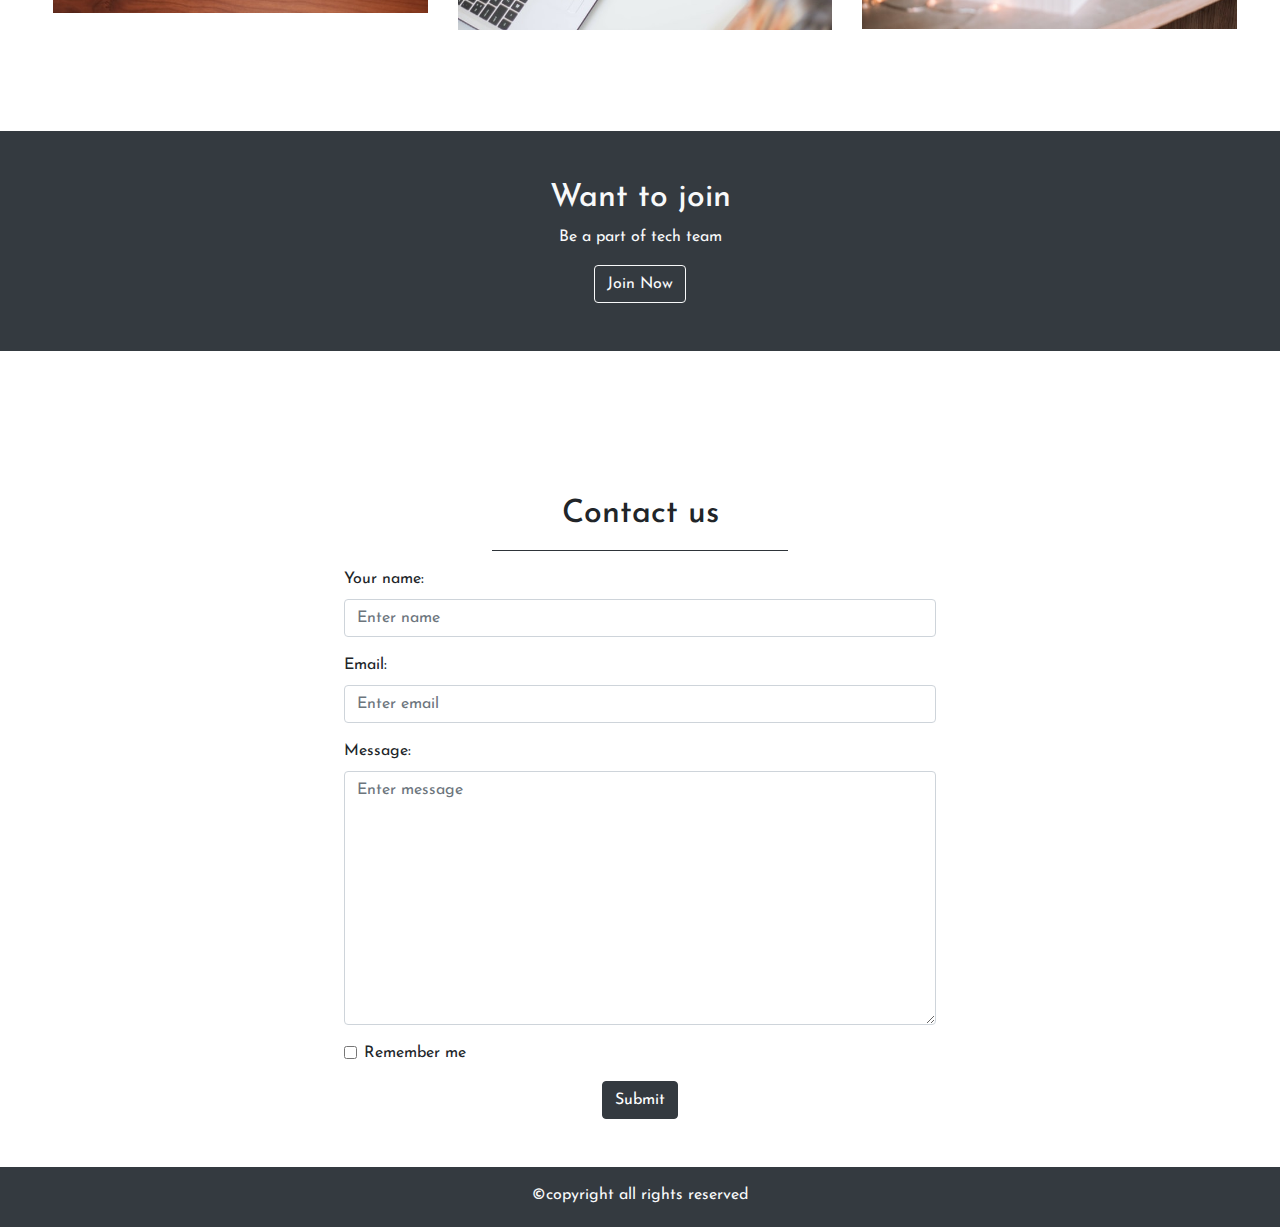
==== commit 9789e2df: "change to container-fluid" ====
--- a/index.html
+++ b/index.html
@@ -119,7 +119,7 @@
       <main>
         <!-- about us -->
         <section id="about" class="pt-5">
-          <div class="container-fluid mb-5">
+          <div class="container my-2">
 
             <h2 class="text-center pt-5">About Us</h2>
             <hr class="bg-dark w-25 mr-auto mx-auto " >
@@ -130,8 +130,8 @@
 
                 </div>
                 <div class="col-md-6 line-height-2">
-                  <h3 class="text-capitalize mb-5">who am i</h3>
-                  <p>Lorem ipsum dolor sit, amet consectetur adipisicing elit. In quaerat eum, nemo provident quasi esse similique perferendis, dignissimos quis natus a tenetur cum quod architecto dolorum reiciendis culpa quia facilis.
+                  <h3 class="text-capitalize mb-2">who am i</h3>
+                  <p>
                     Lorem ipsum dolor sit amet consectetur adipisicing elit. Assumenda optio provident nihil mollitia recusandae esse temporibus dolor! Aliquid facere dicta et nulla consectetur, aperiam nesciunt dolorum, accusantium culpa tempore voluptas. Nulla, voluptate saepe. Ratione quod, quae quasi tempore, quis numquam ex qui consequuntur amet vitae obcaecati? Dolores, atque praesentium eos nihil pariatur, repellat est deleniti, dolorem repellendus aut exercitationem unde aperiam. Illo magni accusantium nihil incidunt dolor molestiae totam temporibus saepe fugit officia quia animi maiores, dignissimos et soluta ipsa ipsum dicta quam ab mollitia eligendi? Consequatur dolorum veritatis veniam nisi omnis praesentium eveniet illo magnam, voluptas incidunt rem aut.
                   </p>
                   <button class="btn btn-dark">Wanna know me</button>
@@ -154,7 +154,7 @@
 
             <div class="row">
 
-              <div class="col-md-4 col-sm-12" style="border-right: 2px solid black;">
+              <div class="col-md-4 col-sm-12">
                 <div class="card text-center" >
                   <img class="card-img-top" src="images/t2.jpg" alt="Card image cap">
                   <div class="card-body">
@@ -190,10 +190,10 @@
         </section>
         <!-- servces end -->
         <!-- cta -->
-        <section class="bg-dark text-center my-5 py-5 text-light">
-          <h2>+92123 456 789</h2>
-          <h4>  call us now</h4>
-          <button class="btn btn-outline-light">
+        <section class="text-capitalize bg-dark text-center my-5 py-5 text-light">
+          <h2>+92 123 456 789</h2>
+          <h4>call us now</h4>
+          <button class="text-capitalize btn btn-outline-light">
             call now
           </button>
         </section>
@@ -308,7 +308,7 @@
             <hr class="bg-dark w-25 mx-auto " >
 
             <div  class="w-50 mx-auto">
-              <form action="/action_page.php">
+              <form action="#">
                 <div class="form-group">
                   <label for="name">Your name:</label>
                   <input type="text" class="form-control" placeholder="Enter name" id="name">
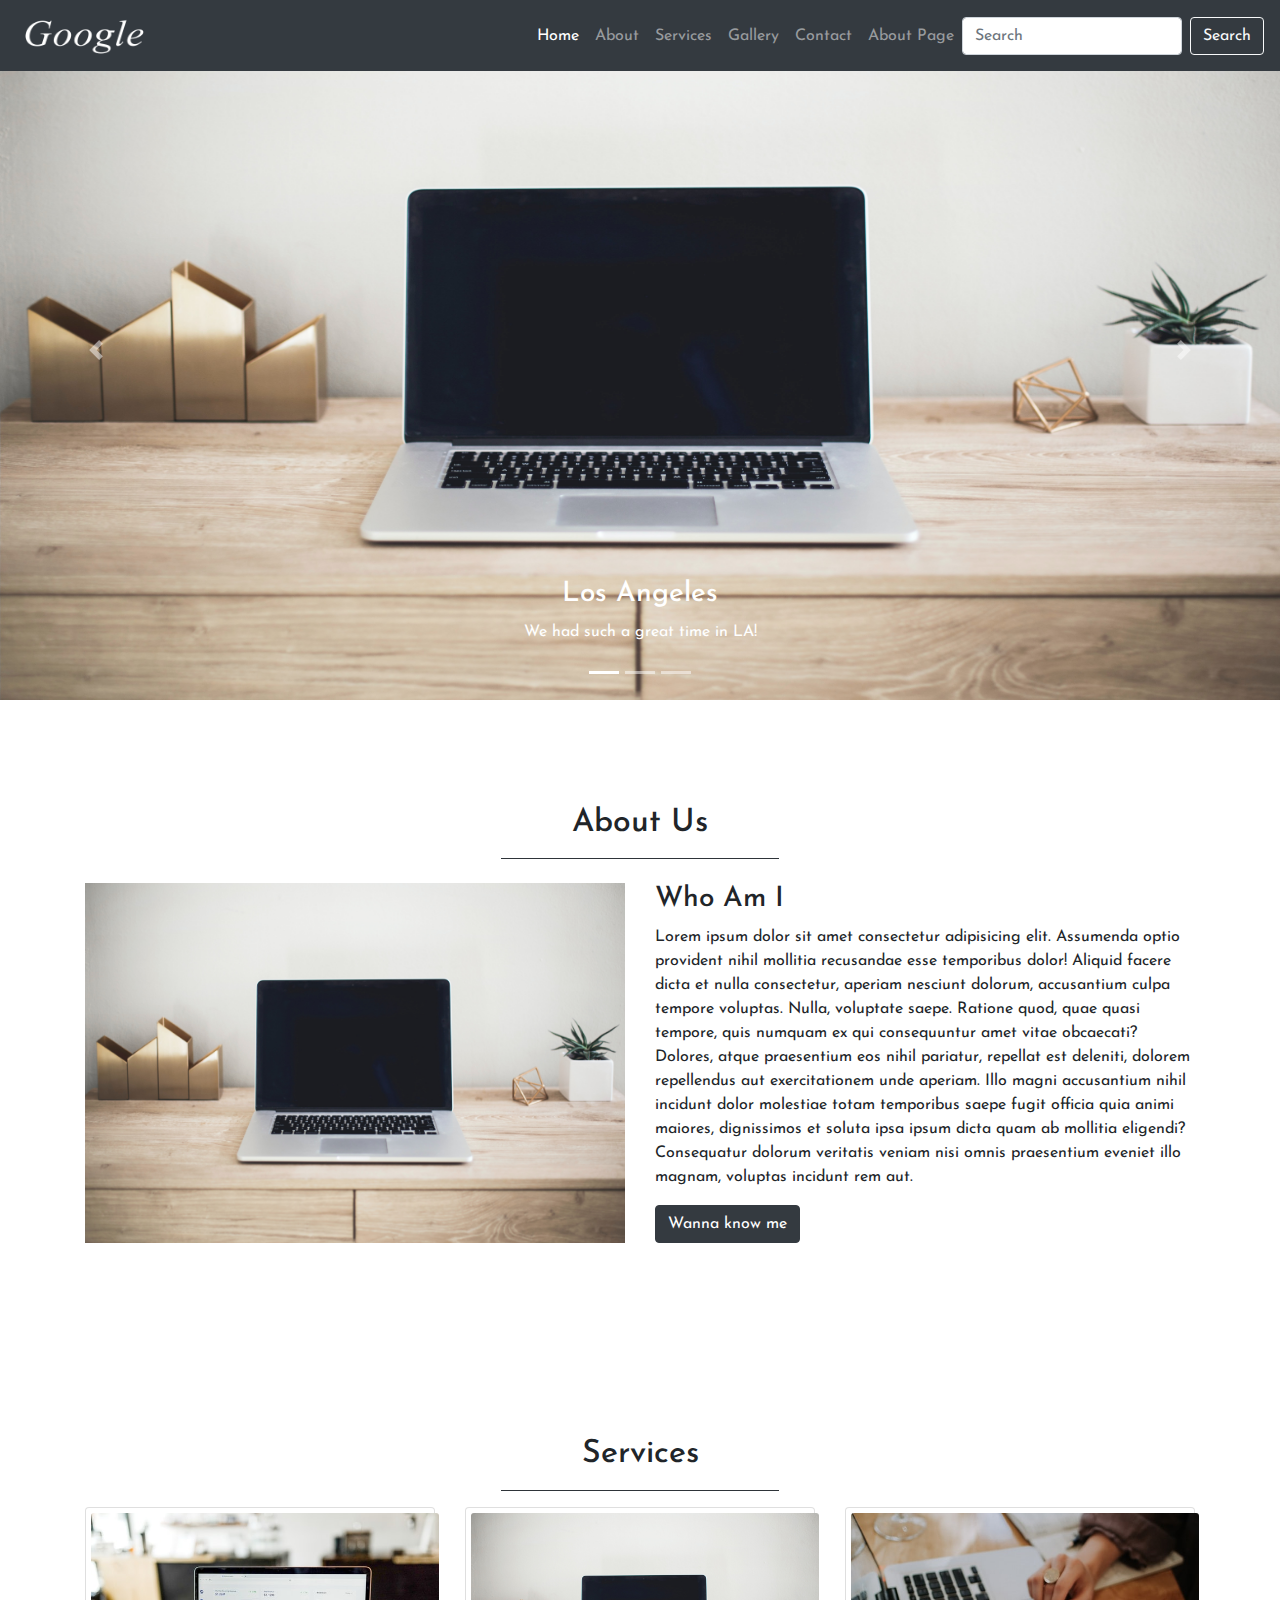
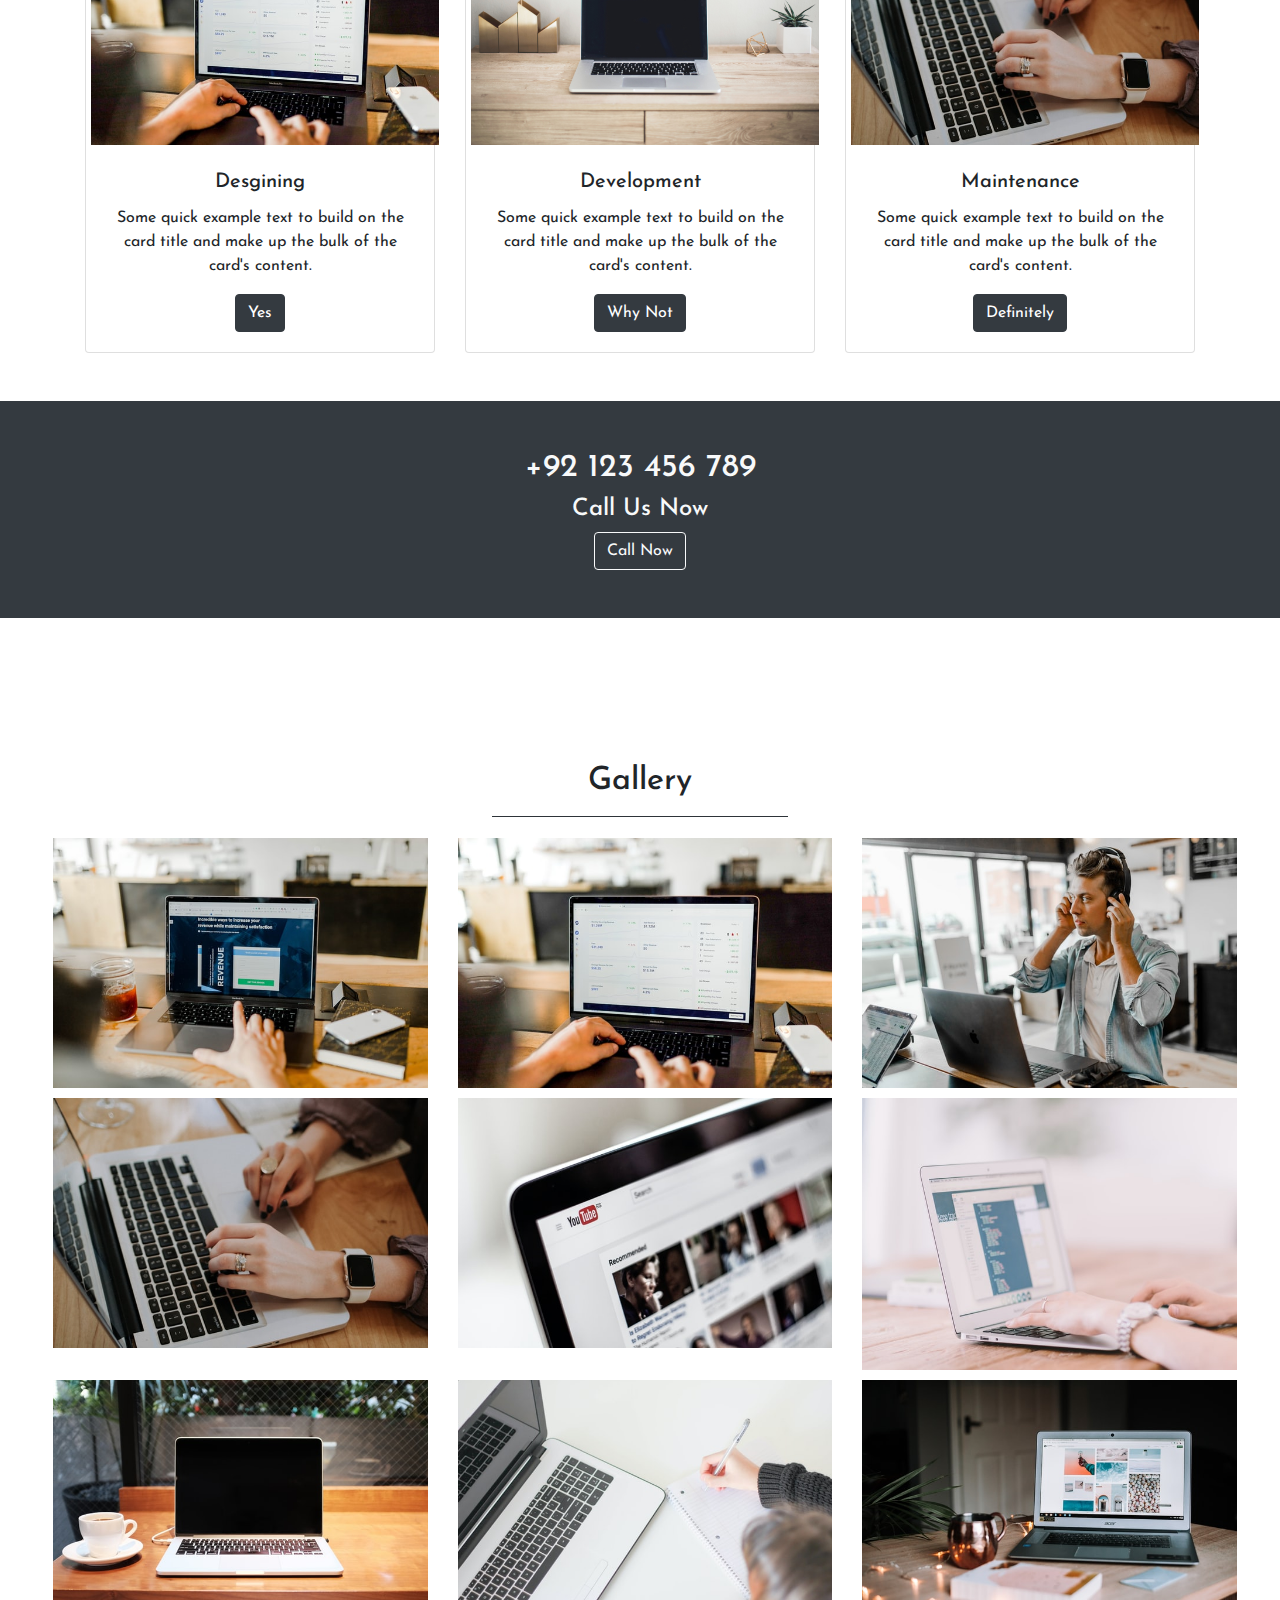
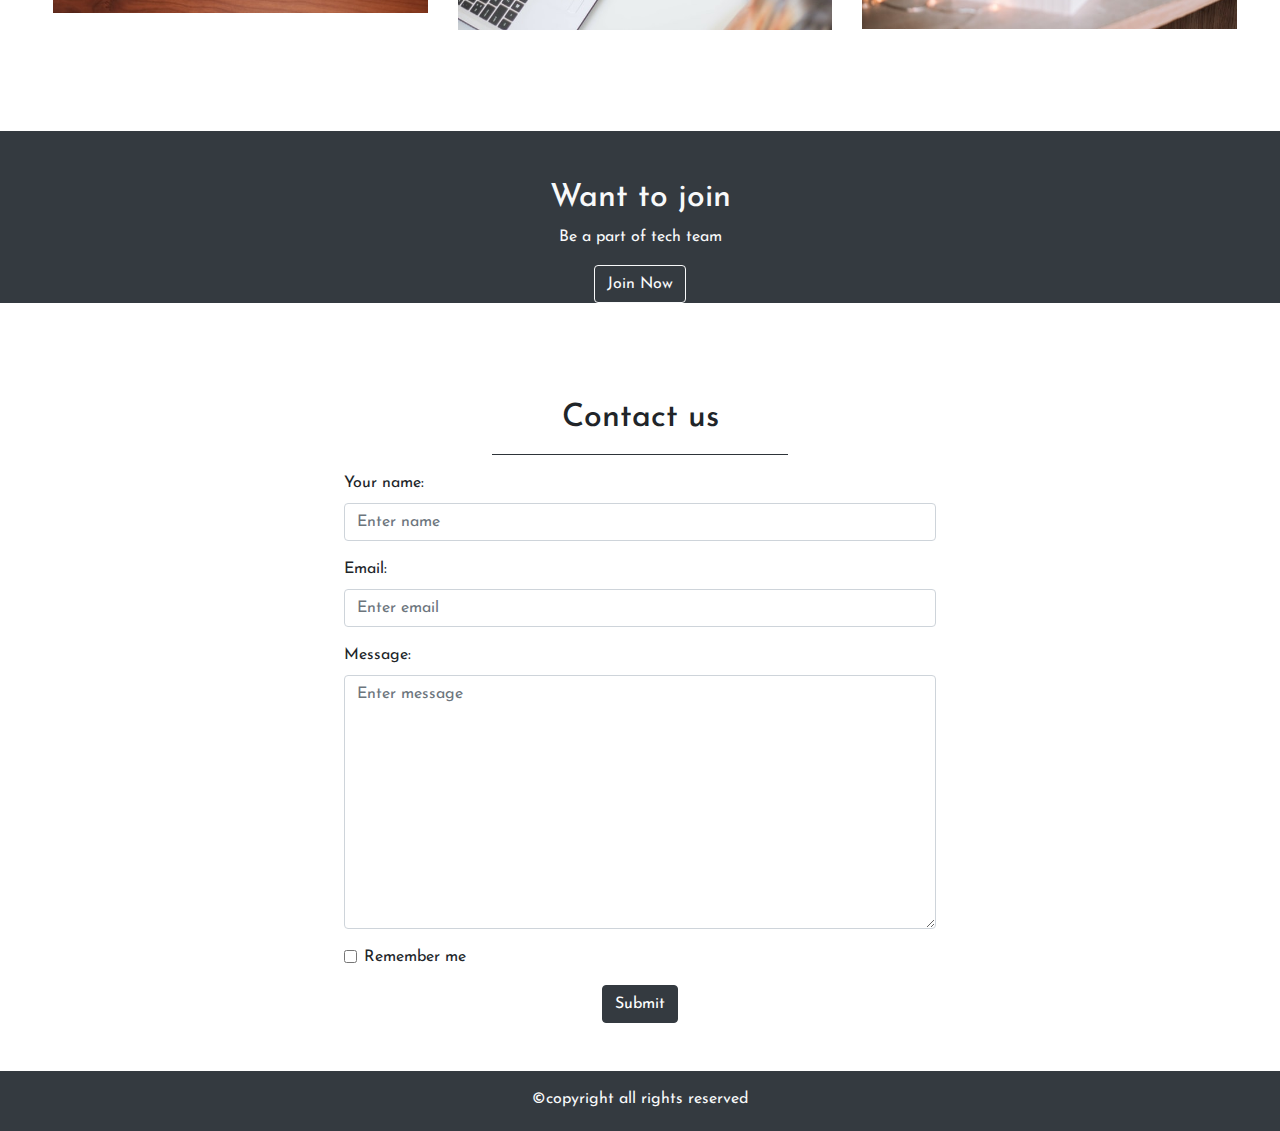
==== commit 9a4e53e5: "add scrollspy" ====
--- a/index.html
+++ b/index.html
@@ -30,9 +30,9 @@
         }
         </style>
 </head>
-  <body>
-        <header>
-            <nav class="navbar fixed-top navbar-expand-sm navbar-dark bg-dark">
+<body data-spy="scroll" data-target=".navbar" data-offset="50">
+      <header>
+            <nav id="home" class="navbar fixed-top navbar-expand-sm navbar-dark bg-dark">
                 <a class="navbar-brand" href="#">
 
                     <img src="images/logo.png" width="135" height="45" alt="">
@@ -43,8 +43,8 @@
                 </button>
                 <div class="collapse navbar-collapse" id="collapsibleNavId">
                     <ul class="navbar-nav ml-auto mt-2 mt-lg-0">
-                        <li class="nav-item active">
-                            <a class="nav-link" href="#">Home   </a>
+                        <li class="nav-item">
+                            <a class="nav-link" href="#home">Home   </a>
                         </li>
                         <li class="nav-item">
                           <a class="nav-link" href="#about">About</a>
@@ -59,13 +59,13 @@
                         <li class="nav-item">
                           <a class="nav-link" href="#contact">Contact</a>
                         </li>
-                        <li class="nav-item dropdown">
+                        <!-- <li class="nav-item dropdown">
                             <a class="nav-link dropdown-toggle" href="#" id="dropdownId" data-toggle="dropdown" aria-haspopup="true" aria-expanded="false">Dropdown</a>
                             <div class="dropdown-menu" aria-labelledby="dropdownId">
                                 <a class="dropdown-item" href="#services">Services</a>
                                 <a class="dropdown-item" href="#contact">Contact</a>
                             </div>
-                        </li>
+                        </li> -->
                         <li class="nav-item">
                           <a class="nav-link" href="about.html">About Page</a>
                         </li>        
@@ -244,7 +244,7 @@
         <!-- gallery end -->
         <!-- join now -->
       
-        <section class="bg-dark  my-5 py-5">
+        <section class="bg-dark  mt-5 pt-5">
           <div class=" text-light text-center">
             <h2>Want to join</h2>
             <p>Be a part of tech team</p>
@@ -301,8 +301,8 @@
         
         <!-- <section> -->
 
-        <section class="mt-5" id='contact'>
-          <div class="container-fluid p-5 mt-5">
+        <section class="" id='contact'>
+          <div class="container-fluid p-5">
             
             <h2 class="text-center pt-5">Contact us</h2>
             <hr class="bg-dark w-25 mx-auto " >
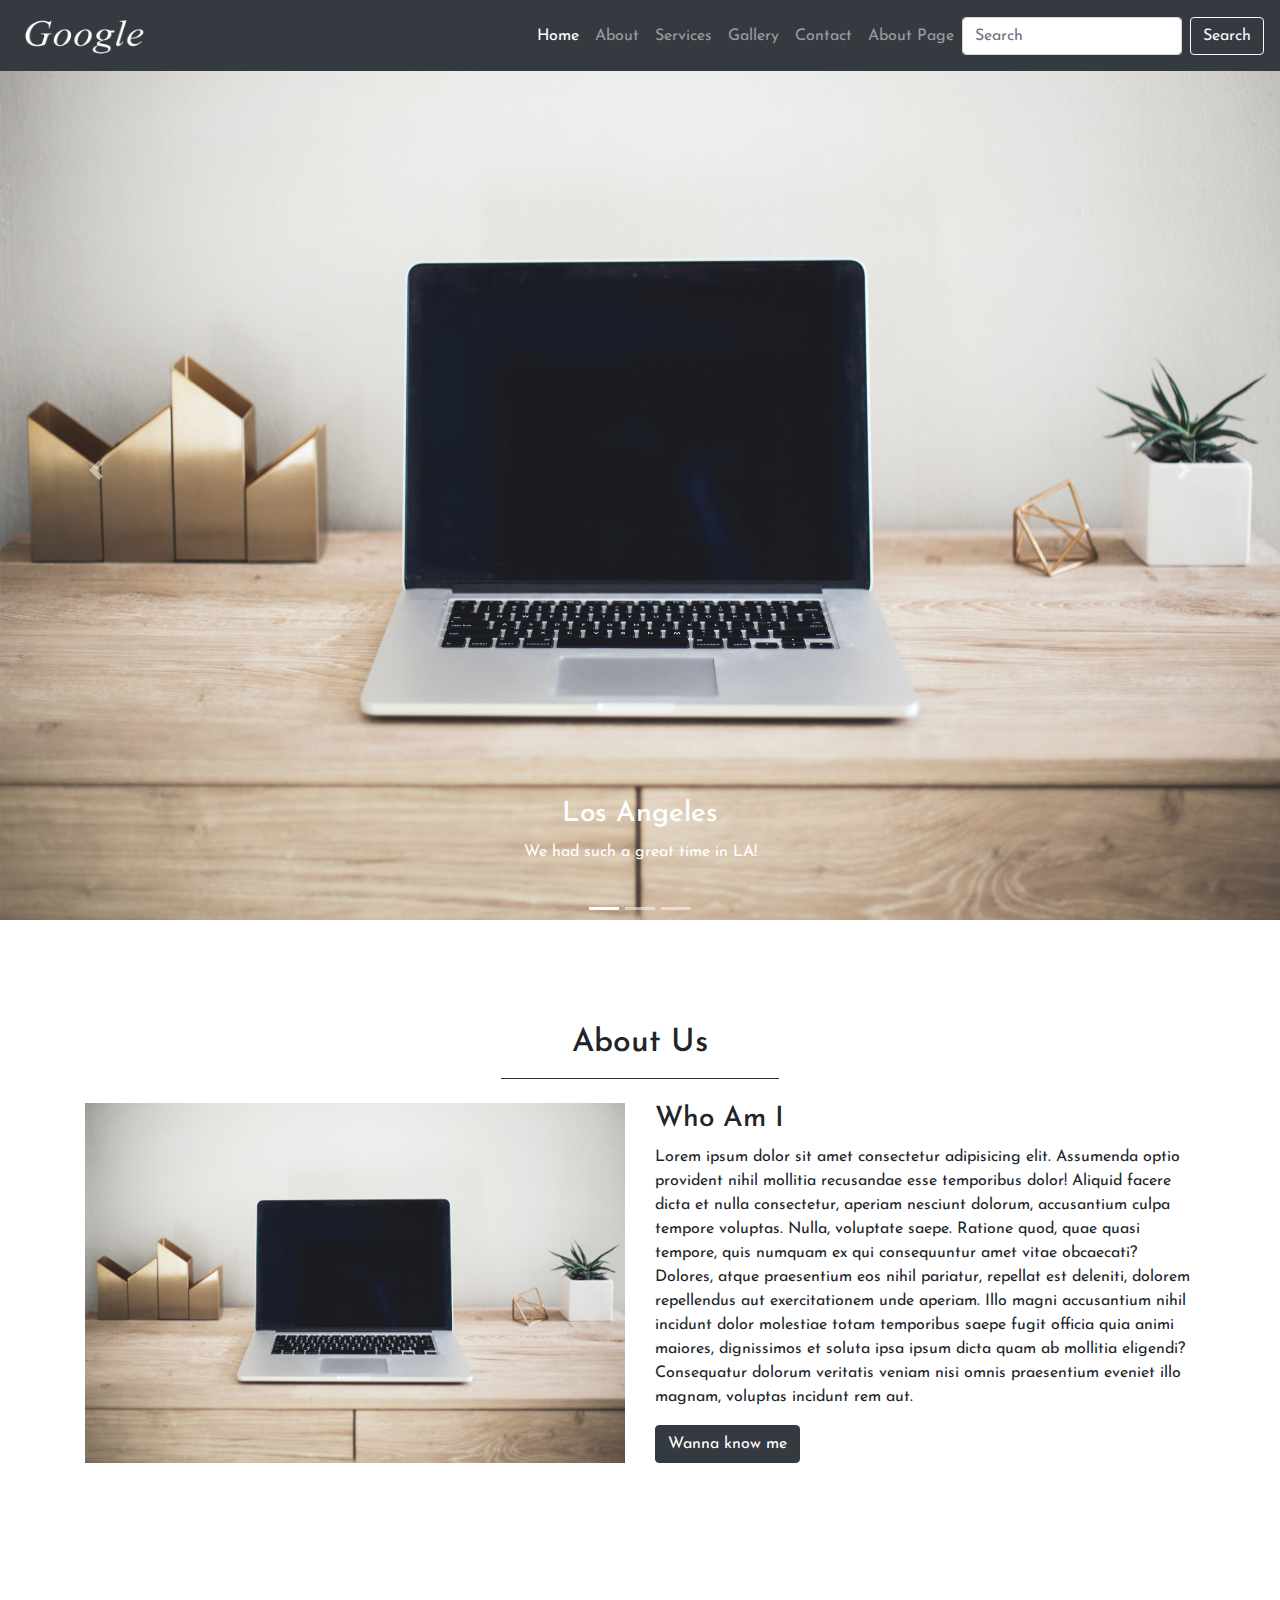
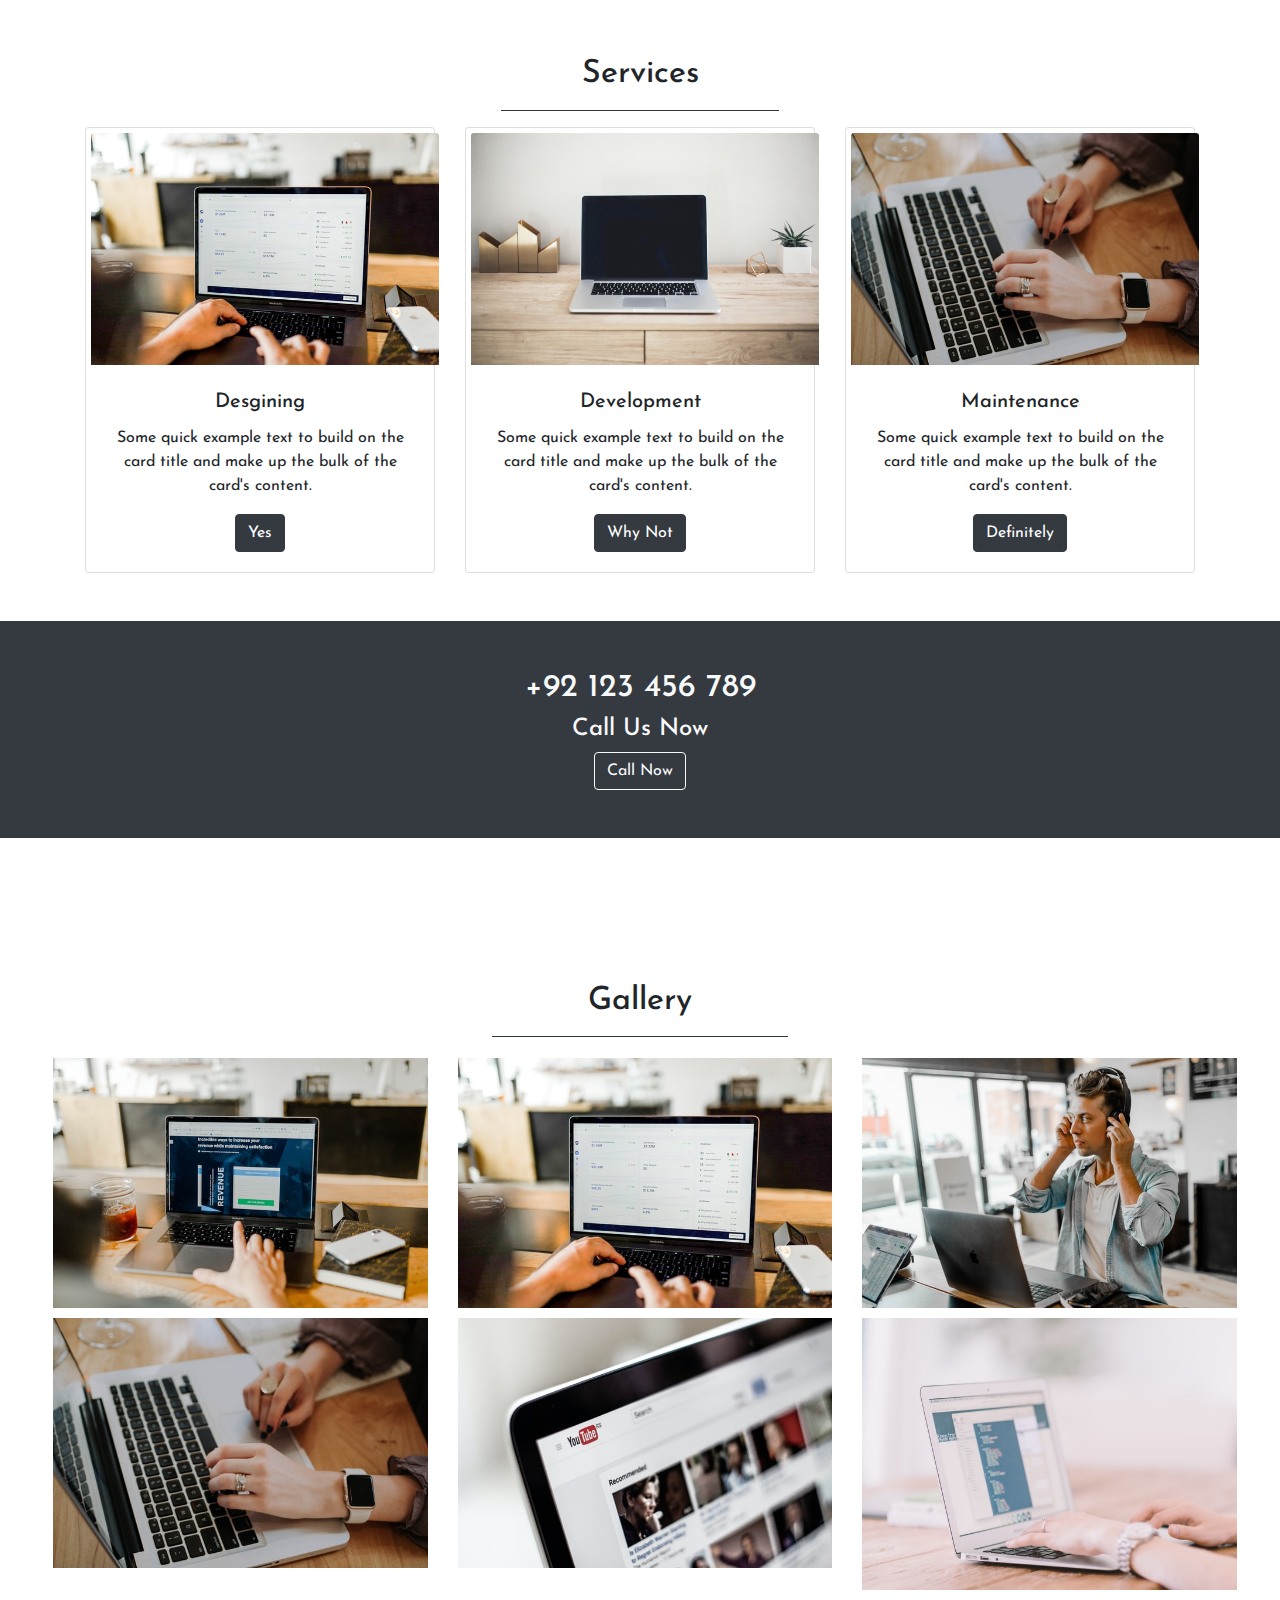
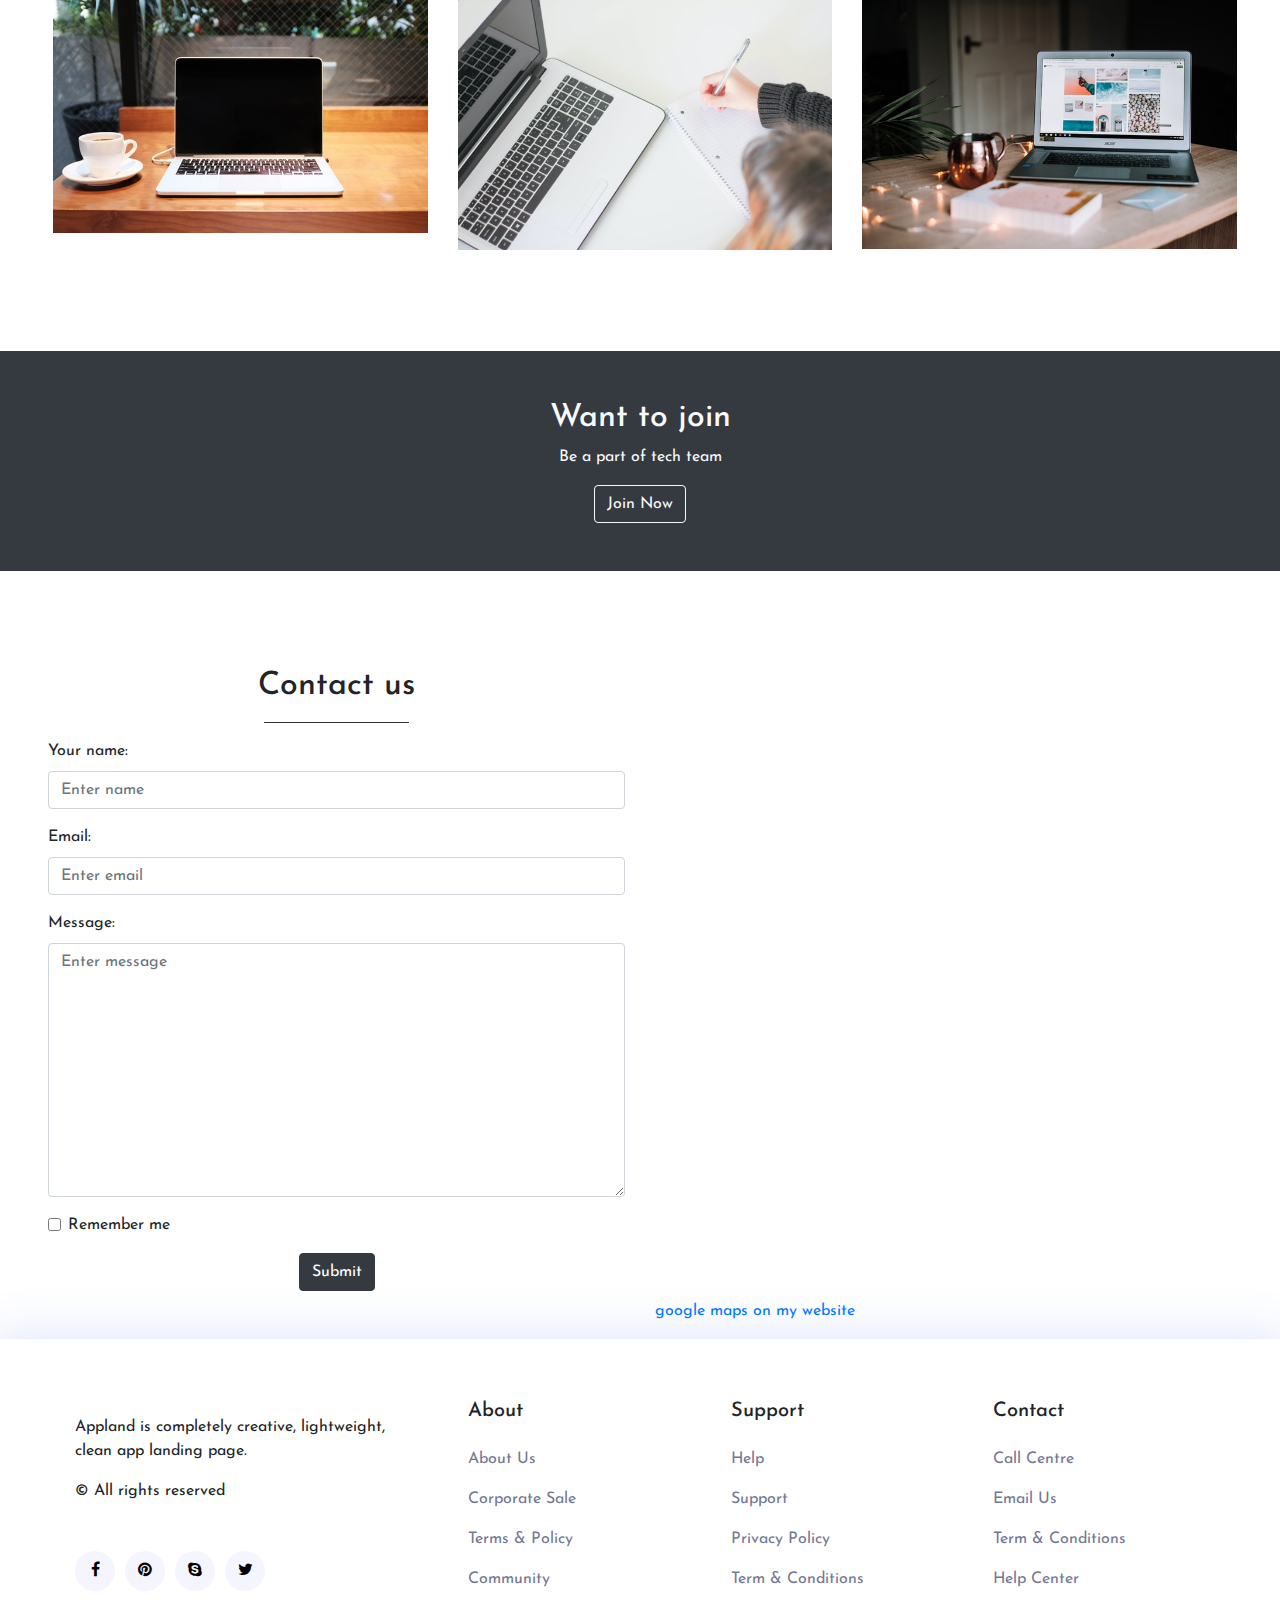
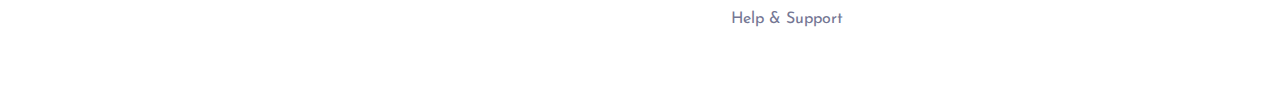
==== commit 65cc262d: "update" ====
--- a/index.html
+++ b/index.html
@@ -10,6 +10,9 @@
     <link rel="stylesheet" href="https://stackpath.bootstrapcdn.com/bootstrap/4.3.1/css/bootstrap.min.css" integrity="sha384-ggOyR0iXCbMQv3Xipma34MD+dH/1fQ784/j6cY/iJTQUOhcWr7x9JvoRxT2MZw1T" crossorigin="anonymous">
     <link href="https://fonts.googleapis.com/css2?family=Josefin+Sans" rel="stylesheet">
     <link rel="stylesheet" href="style.css">
+    <link rel="stylesheet" href="footer.css">
+    <link href="https://maxcdn.bootstrapcdn.com/font-awesome/4.7.0/css/font-awesome.min.css" rel="stylesheet" />
+
     <style>
       *{
         font-family: 'Josefin Sans', sans-serif;
@@ -20,13 +23,20 @@
         /* Make the image fully responsive */
         .carousel-inner img {
           width: 100%;
-          height: 700px;
+          height: 95vh;
+          min-height: 900px;
         }
         .col-md-4 img{
           margin: 5px;
         }
         html{
           scroll-behavior: smooth;
+        }
+        .bg-img{
+          background-image: url(https://t3.ftcdn.net/jpg/02/68/48/86/360_F_268488616_wcoB2JnGbOD2u3bpn2GPmu0KJQ4Ah66T.jpg);
+          background-size: cover;
+          background-repeat: no-repeat;
+          background-attachment: fixed;
         }
         </style>
 </head>
@@ -44,7 +54,7 @@
                 <div class="collapse navbar-collapse" id="collapsibleNavId">
                     <ul class="navbar-nav ml-auto mt-2 mt-lg-0">
                         <li class="nav-item">
-                            <a class="nav-link" href="#home">Home   </a>
+                            <a class="nav-link" href="#demo">Home   </a>
                         </li>
                         <li class="nav-item">
                           <a class="nav-link" href="#about">About</a>
@@ -86,21 +96,21 @@
                 </ul>
                 <div class="carousel-inner">
                   <div class="carousel-item active">
-                    <img src="images/image1.jpg" alt="Los Angeles" width="1100" height="50vh">
+                    <img src="images/image1.jpg" alt="Los Angeles" >
                     <div class="carousel-caption">
                       <h3>Los Angeles</h3>
                       <p>We had such a great time in LA!</p>
                     </div>   
                   </div>
                   <div class="carousel-item">
-                    <img src="images/image2.jpg" alt="Chicago" width="1100" height="50vh">
+                    <img src="images/image2.jpg" alt="Chicago">
                     <div class="carousel-caption">
                       <h3>Chicago</h3>
                       <p>Thank you, Chicago!</p>
                     </div>   
                   </div>
                   <div class="carousel-item">
-                    <img src="images/image3.jpg" alt="New York" width="1100" height="50vh">
+                    <img src="images/image3.jpg" alt="New York">
                     <div class="carousel-caption">
                       <h3>New York</h3>
                       <p>We love the Big Apple!</p>
@@ -244,7 +254,7 @@
         <!-- gallery end -->
         <!-- join now -->
       
-        <section class="bg-dark  mt-5 pt-5">
+        <section class="bg-dark  mt-5 p-5 bg-img">
           <div class=" text-light text-center">
             <h2>Want to join</h2>
             <p>Be a part of tech team</p>
@@ -303,43 +313,117 @@
 
         <section class="" id='contact'>
           <div class="container-fluid p-5">
-            
-            <h2 class="text-center pt-5">Contact us</h2>
-            <hr class="bg-dark w-25 mx-auto " >
-
-            <div  class="w-50 mx-auto">
-              <form action="#">
-                <div class="form-group">
-                  <label for="name">Your name:</label>
-                  <input type="text" class="form-control" placeholder="Enter name" id="name">
-                </div>
-                <div class="form-group">
-                  <label for="email">Email:</label>
-                  <input type="email" class="form-control" placeholder="Enter email" id="email">
-                </div>
-                <div class="form-group">
-                  <label for="message">Message:</label>
-                  <textarea type="message" class="form-control" placeholder="Enter message" rows="10" id="message" ></textarea>
-                </div>
-                
-                <div class="form-group form-check">
-                  <label class="form-check-label">
-                    <input class="form-check-input" type="checkbox"> Remember me
-                  </label>
-                </div>
-                <button type="submit" class="btn btn-dark d-block mx-auto">Submit</button>
-              </form>
-            </div>
-
-          </div>
+            <div class="row">
+
+              <div class="col-md-6">
+                <h2 class="text-center pt-5">Contact us</h2>
+                <hr class="bg-dark w-25 mx-auto " >
+    
+                <div  class="w-100 mx-auto">
+                  <form action="#">
+                    <div class="form-group">
+                      <label for="name">Your name:</label>
+                      <input type="text" class="form-control" placeholder="Enter name" id="name">
+                    </div>
+                    <div class="form-group">
+                      <label for="email">Email:</label>
+                      <input type="email" class="form-control" placeholder="Enter email" id="email">
+                    </div>
+                    <div class="form-group">
+                      <label for="message">Message:</label>
+                      <textarea type="message" class="form-control" placeholder="Enter message" rows="10" id="message" ></textarea>
+                    </div>
+                    
+                    <div class="form-group form-check">
+                      <label class="form-check-label">
+                        <input class="form-check-input" type="checkbox"> Remember me
+                      </label>
+                    </div>
+                    <button type="submit" class="btn btn-dark d-block mx-auto">Submit</button>
+                  </form>
+                </div>
+    
+              </div>
+              <div class="col-md-6">
+                <iframe width="100%" height="100%" frameborder="0" scrolling="no" marginheight="0" marginwidth="0" id="gmap_canvas" src="https://maps.google.com/maps?width=520&amp;height=400&amp;hl=en&amp;q=%20+(aptech%20garden)&amp;t=&amp;z=12&amp;ie=UTF8&amp;iwloc=B&amp;output=embed"></iframe> <a href='https://add-map.com/'>google maps on my website</a> <script type='text/javascript' src='https://embedmaps.com/google-maps-authorization/script.js?id=73885e797d0423bef7d458fad0598157271fc40a'></script>
+              </div>
+            </div>
+          </div>
+          
         
         </section>
         <!-- contct section ends here -->
 
               
       </main>
-      <footer class="text-center  vertical-align-middle bg-dark text-light p-1 pt-3">
-        <p>&copy;copyright all rights reserved</p>
+      <footer class="footer_area section_padding_130_0">
+        <div class="container-fluid">
+          <div class="row">
+            <!-- Single Widget-->
+            <div class="col-12 col-sm-6 col-lg-4">
+              <div class="single-footer-widget section_padding_0_130">
+                <!-- Footer Logo-->
+                <div class="footer-logo mb-3"></div>
+                <p>Appland is completely creative, lightweight, clean app landing page.</p>
+                <!-- Copywrite Text-->
+                <div class="copywrite-text mb-5">
+                  <p class="mb-0">&copy; All rights reserved</p>
+                </div>
+                <!-- Footer Social Area-->
+                <div class="footer_social_area"><a href="https://www.facebook.com/AptechGardenCenter/" data-toggle="tooltip" data-placement="top" title="" data-original-title="Facebook"><i class="fa fa-facebook"></i></a><a href="#" data-toggle="tooltip" data-placement="top" title="" data-original-title="Pinterest"><i class="fa fa-pinterest"></i></a><a href="#" data-toggle="tooltip" data-placement="top" title="" data-original-title="Skype"><i class="fa fa-skype"></i></a><a href="#" data-toggle="tooltip" data-placement="top" title="" data-original-title="Twitter"><i class="fa fa-twitter"></i></a></div>
+              </div>
+            </div>
+            <!-- Single Widget-->
+            <div class="col-12 col-sm-6 col-lg">
+              <div class="single-footer-widget section_padding_0_130">
+                <!-- Widget Title-->
+                <h5 class="widget-title">About</h5>
+                <!-- Footer Menu-->
+                <div class="footer_menu">
+                  <ul>
+                    <li><a href="#">About Us</a></li>
+                    <li><a href="#">Corporate Sale</a></li>
+                    <li><a href="#">Terms &amp; Policy</a></li>
+                    <li><a href="#">Community</a></li>
+                  </ul>
+                </div>
+              </div>
+            </div>
+            <!-- Single Widget-->
+            <div class="col-12 col-sm-6 col-lg">
+              <div class="single-footer-widget section_padding_0_130">
+                <!-- Widget Title-->
+                <h5 class="widget-title">Support</h5>
+                <!-- Footer Menu-->
+                <div class="footer_menu">
+                  <ul>
+                    <li><a href="#">Help</a></li>
+                    <li><a href="#">Support</a></li>
+                    <li><a href="#">Privacy Policy</a></li>
+                    <li><a href="#">Term &amp; Conditions</a></li>
+                    <li><a href="#">Help &amp; Support</a></li>
+                  </ul>
+                </div>
+              </div>
+            </div>
+            <!-- Single Widget-->
+            <div class="col-12 col-sm-6 col-lg">
+              <div class="single-footer-widget section_padding_0_130">
+                <!-- Widget Title-->
+                <h5 class="widget-title">Contact</h5>
+                <!-- Footer Menu-->
+                <div class="footer_menu">
+                  <ul>
+                    <li><a href="#">Call Centre</a></li>
+                    <li><a href="#">Email Us</a></li>
+                    <li><a href="#">Term &amp; Conditions</a></li>
+                    <li><a href="#">Help Center</a></li>
+                  </ul>
+                </div>
+              </div>
+            </div>
+          </div>
+        </div>
       </footer>
     <!-- Optional JavaScript -->
     <!-- jQuery first, then Popper.js, then Bootstrap JS -->
--- a/footer.css
+++ b/footer.css
@@ -0,0 +1,168 @@
+body{margin-top:20px;}
+.footer_area {
+    position: relative;
+    z-index: 1;
+    overflow: hidden;
+webkit-box-shadow: 0 8px 48px 8px rgba(47, 91, 234, 0.175);
+    box-shadow: 0 8px 48px 8px rgba(47, 91, 234, 0.175);
+    padding:60px;
+}
+.footer_area .row {
+    margin-left: -25px;
+    margin-right: -25px;
+}
+.footer_area .row .col,
+.footer_area .row .col-1,
+.footer_area .row .col-10,
+.footer_area .row .col-11,
+.footer_area .row .col-12,
+.footer_area .row .col-2,
+.footer_area .row .col-3,
+.footer_area .row .col-4,
+.footer_area .row .col-5,
+.footer_area .row .col-6,
+.footer_area .row .col-7,
+.footer_area .row .col-8,
+.footer_area .row .col-9,
+.footer_area .row .col-auto,
+.footer_area .row .col-lg,
+.footer_area .row .col-lg-1,
+.footer_area .row .col-lg-10,
+.footer_area .row .col-lg-11,
+.footer_area .row .col-lg-12,
+.footer_area .row .col-lg-2,
+.footer_area .row .col-lg-3,
+.footer_area .row .col-lg-4,
+.footer_area .row .col-lg-5,
+.footer_area .row .col-lg-6,
+.footer_area .row .col-lg-7,
+.footer_area .row .col-lg-8,
+.footer_area .row .col-lg-9,
+.footer_area .row .col-lg-auto,
+.footer_area .row .col-md,
+.footer_area .row .col-md-1,
+.footer_area .row .col-md-10,
+.footer_area .row .col-md-11,
+.footer_area .row .col-md-12,
+.footer_area .row .col-md-2,
+.footer_area .row .col-md-3,
+.footer_area .row .col-md-4,
+.footer_area .row .col-md-5,
+.footer_area .row .col-md-6,
+.footer_area .row .col-md-7,
+.footer_area .row .col-md-8,
+.footer_area .row .col-md-9,
+.footer_area .row .col-md-auto,
+.footer_area .row .col-sm,
+.footer_area .row .col-sm-1,
+.footer_area .row .col-sm-10,
+.footer_area .row .col-sm-11,
+.footer_area .row .col-sm-12,
+.footer_area .row .col-sm-2,
+.footer_area .row .col-sm-3,
+.footer_area .row .col-sm-4,
+.footer_area .row .col-sm-5,
+.footer_area .row .col-sm-6,
+.footer_area .row .col-sm-7,
+.footer_area .row .col-sm-8,
+.footer_area .row .col-sm-9,
+.footer_area .row .col-sm-auto,
+.footer_area .row .col-xl,
+.footer_area .row .col-xl-1,
+.footer_area .row .col-xl-10,
+.footer_area .row .col-xl-11,
+.footer_area .row .col-xl-12,
+.footer_area .row .col-xl-2,
+.footer_area .row .col-xl-3,
+.footer_area .row .col-xl-4,
+.footer_area .row .col-xl-5,
+.footer_area .row .col-xl-6,
+.footer_area .row .col-xl-7,
+.footer_area .row .col-xl-8,
+.footer_area .row .col-xl-9,
+.footer_area .row .col-xl-auto {
+    padding-right: 25px;
+    padding-left: 25px;
+}
+
+.single-footer-widget {
+    position: relative;
+    z-index: 1;
+}
+.single-footer-widget .copywrite-text a {
+    color: #747794;
+    font-size: 1rem;
+}
+.single-footer-widget .copywrite-text a:hover,
+.single-footer-widget .copywrite-text a:focus {
+    color: #3f43fd;
+}
+.single-footer-widget .widget-title {
+    margin-bottom: 1.5rem;
+}
+.single-footer-widget .footer_menu li a {
+    color: #747794;
+    margin-bottom: 1rem;
+    display: block;
+    font-size: 1rem;
+}
+.single-footer-widget .footer_menu li a:hover,
+.single-footer-widget .footer_menu li a:focus {
+    color: #3f43fd;
+}
+.single-footer-widget .footer_menu li:last-child a {
+    margin-bottom: 0;
+}
+
+.footer_social_area {
+    position: relative;
+    z-index: 1;
+}
+.footer_social_area a {
+    border-radius: 50%;
+    height: 40px;
+    text-align: center;
+    width: 40px;
+    display: inline-block;
+    background-color: #f5f5ff;
+    line-height: 40px;
+    -webkit-box-shadow: none;
+    box-shadow: none;
+    margin-right: 10px;
+}
+.footer_social_area a i {
+    line-height: 36px;
+}
+.footer_social_area a:hover,
+.footer_social_area a:focus {
+    color: #ffffff;
+    background-color: black;
+}
+.footer_social_area a{
+    color: black
+}
+@-webkit-keyframes bi-cycle {
+    0% {
+        left: 0;
+    }
+    100% {
+        left: 100%;
+    }
+}
+
+@keyframes bi-cycle {
+    0% {
+        left: 0;
+    }
+    100% {
+        left: 100%;
+    }
+}
+ol li, ul li {
+    list-style: none;
+}
+
+ol, ul {
+    margin: 0;
+    padding: 0;
+}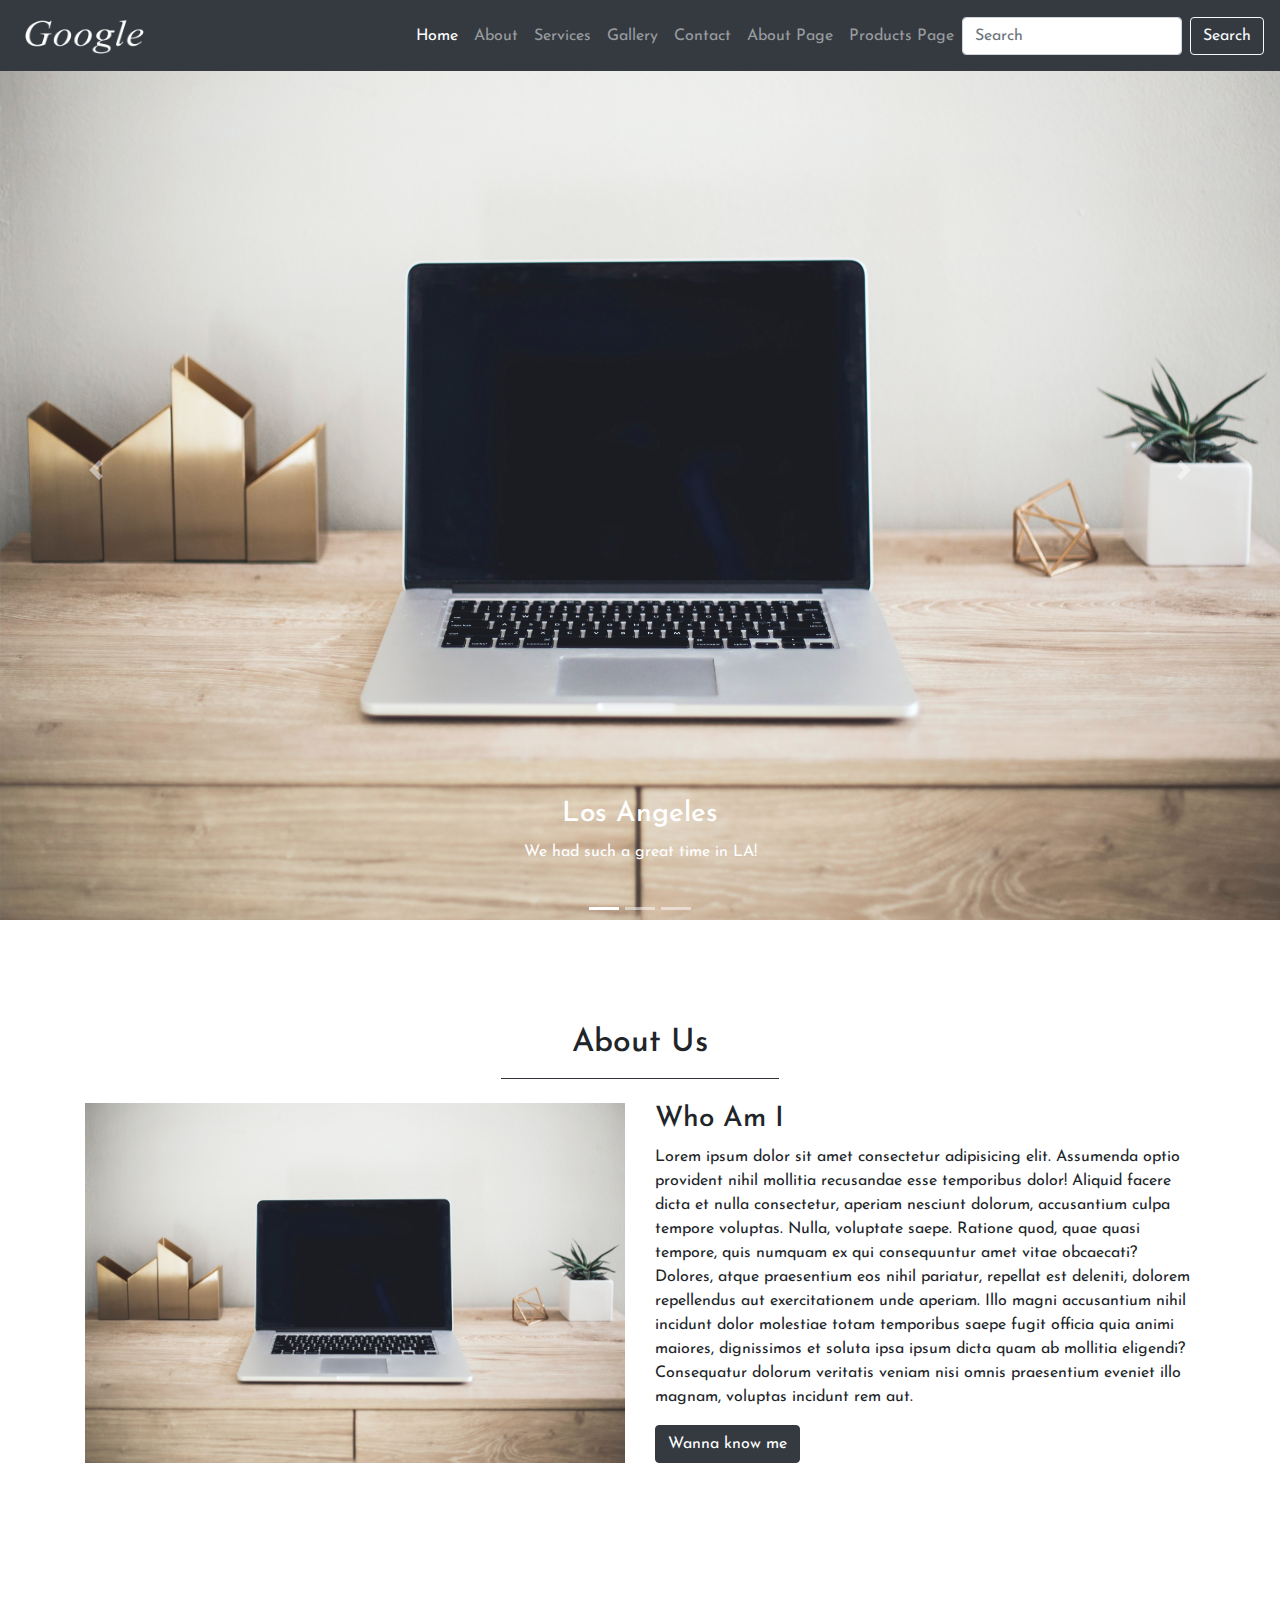
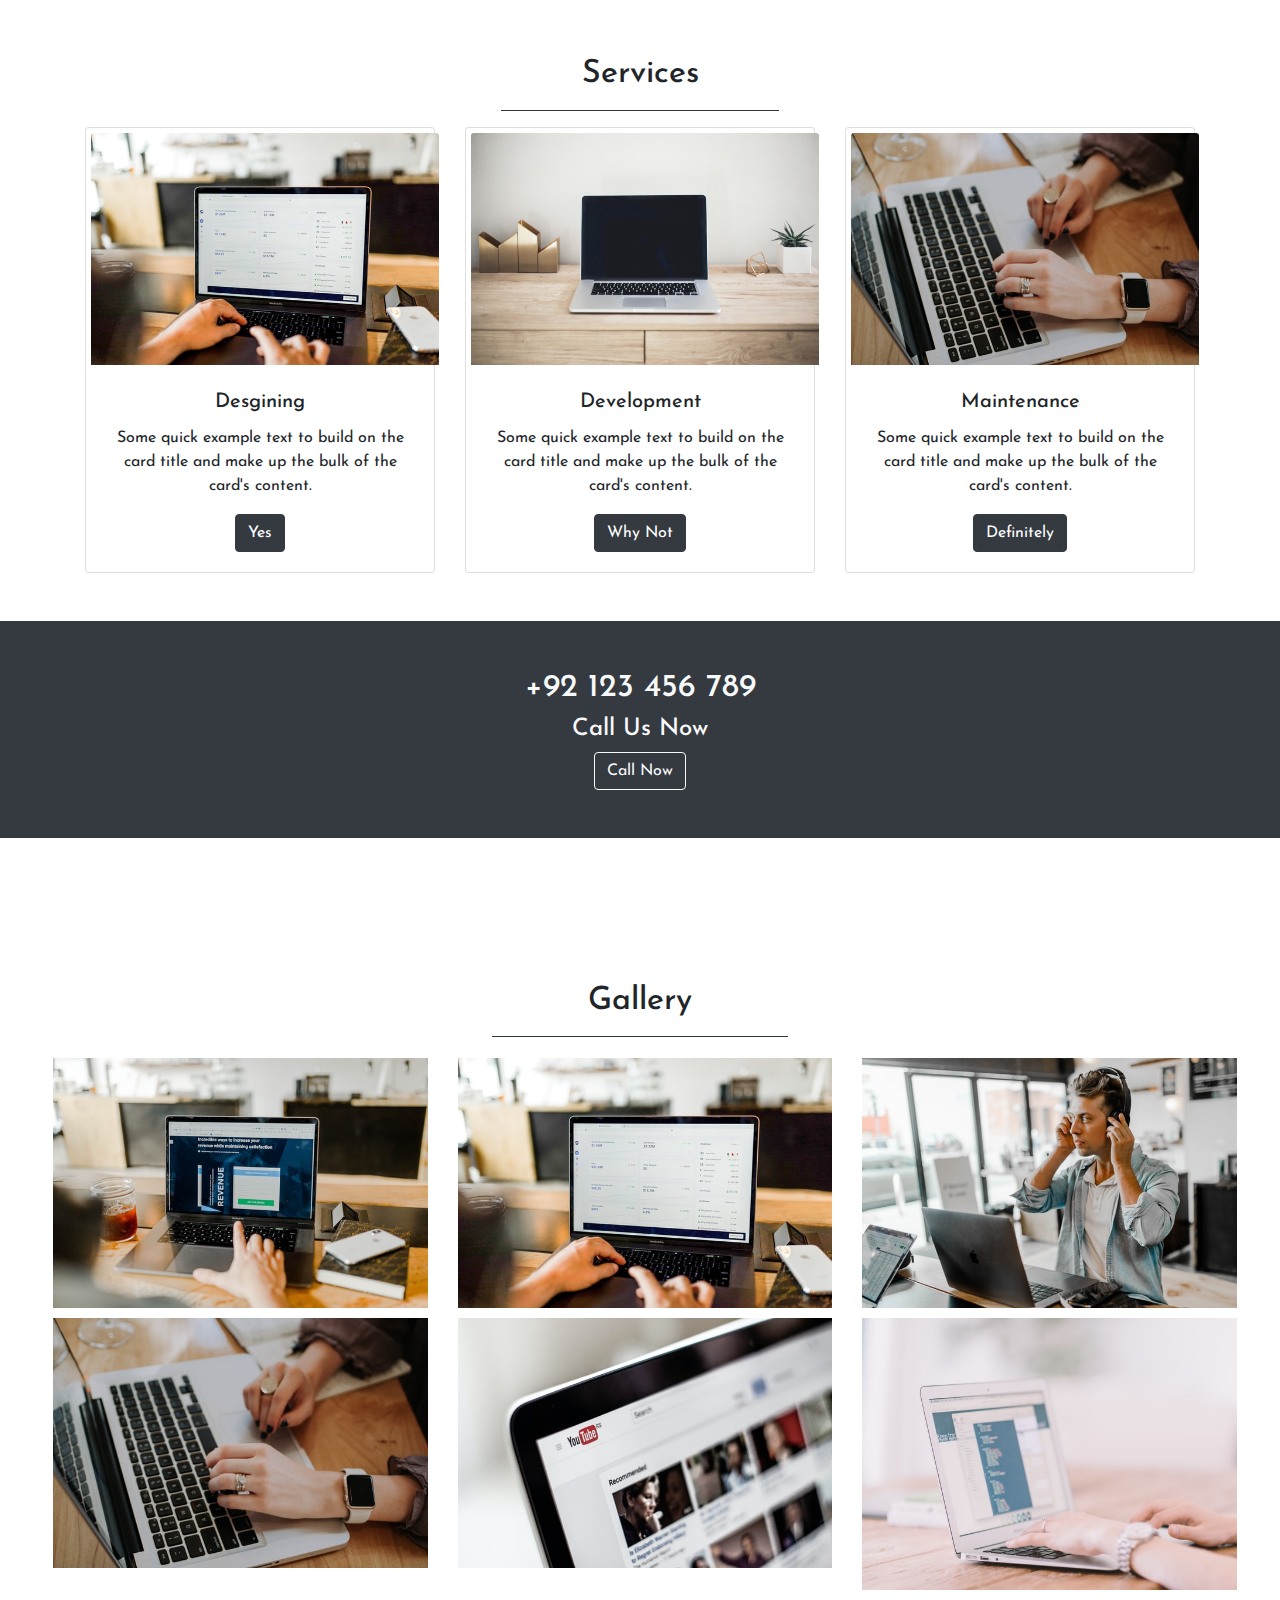
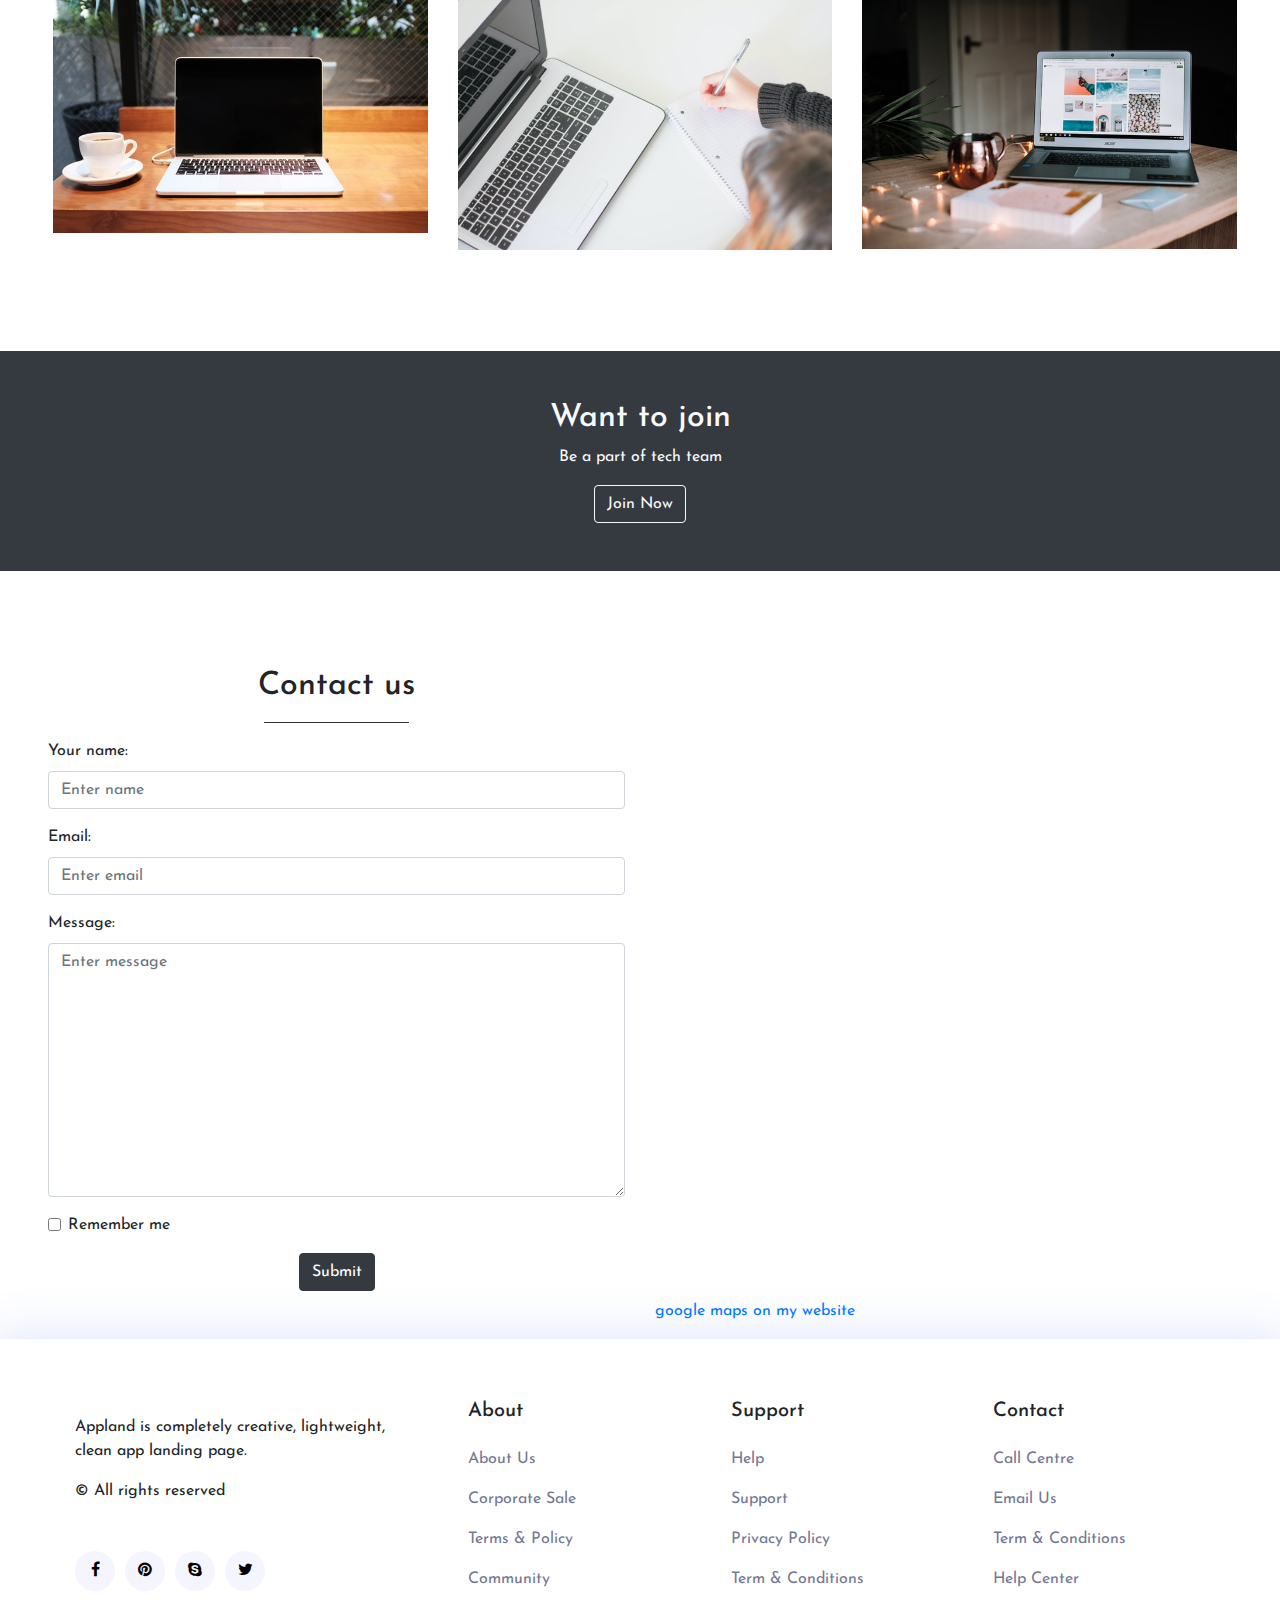
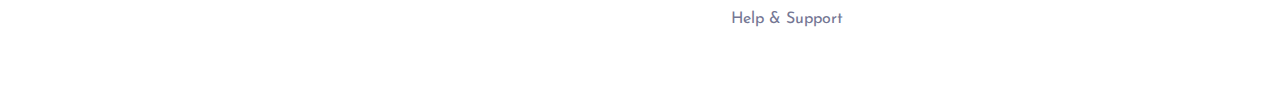
==== commit 4add0265: "add products page with filter logic" ====
--- a/index.html
+++ b/index.html
@@ -1,7 +1,7 @@
 <!doctype html>
 <html lang="en">
   <head>
-    <title>Basic Bootstrap sidte</title>
+    <title>Basic Bootstrap site</title>
     <!-- Required meta tags -->
     <meta charset="utf-8">
     <meta name="viewport" content="width=device-width, initial-scale=1, shrink-to-fit=no">
@@ -42,6 +42,7 @@
 </head>
 <body data-spy="scroll" data-target=".navbar" data-offset="50">
       <header>
+        
             <nav id="home" class="navbar fixed-top navbar-expand-sm navbar-dark bg-dark">
                 <a class="navbar-brand" href="#">
 
@@ -78,6 +79,9 @@
                         </li> -->
                         <li class="nav-item">
                           <a class="nav-link" href="about.html">About Page</a>
+                        </li>
+                        <li class="nav-item">
+                          <a href="products.html" class="nav-link">Products Page</a>
                         </li>        
                     </ul>
                     <form class="form-inline my-2 my-lg-0">
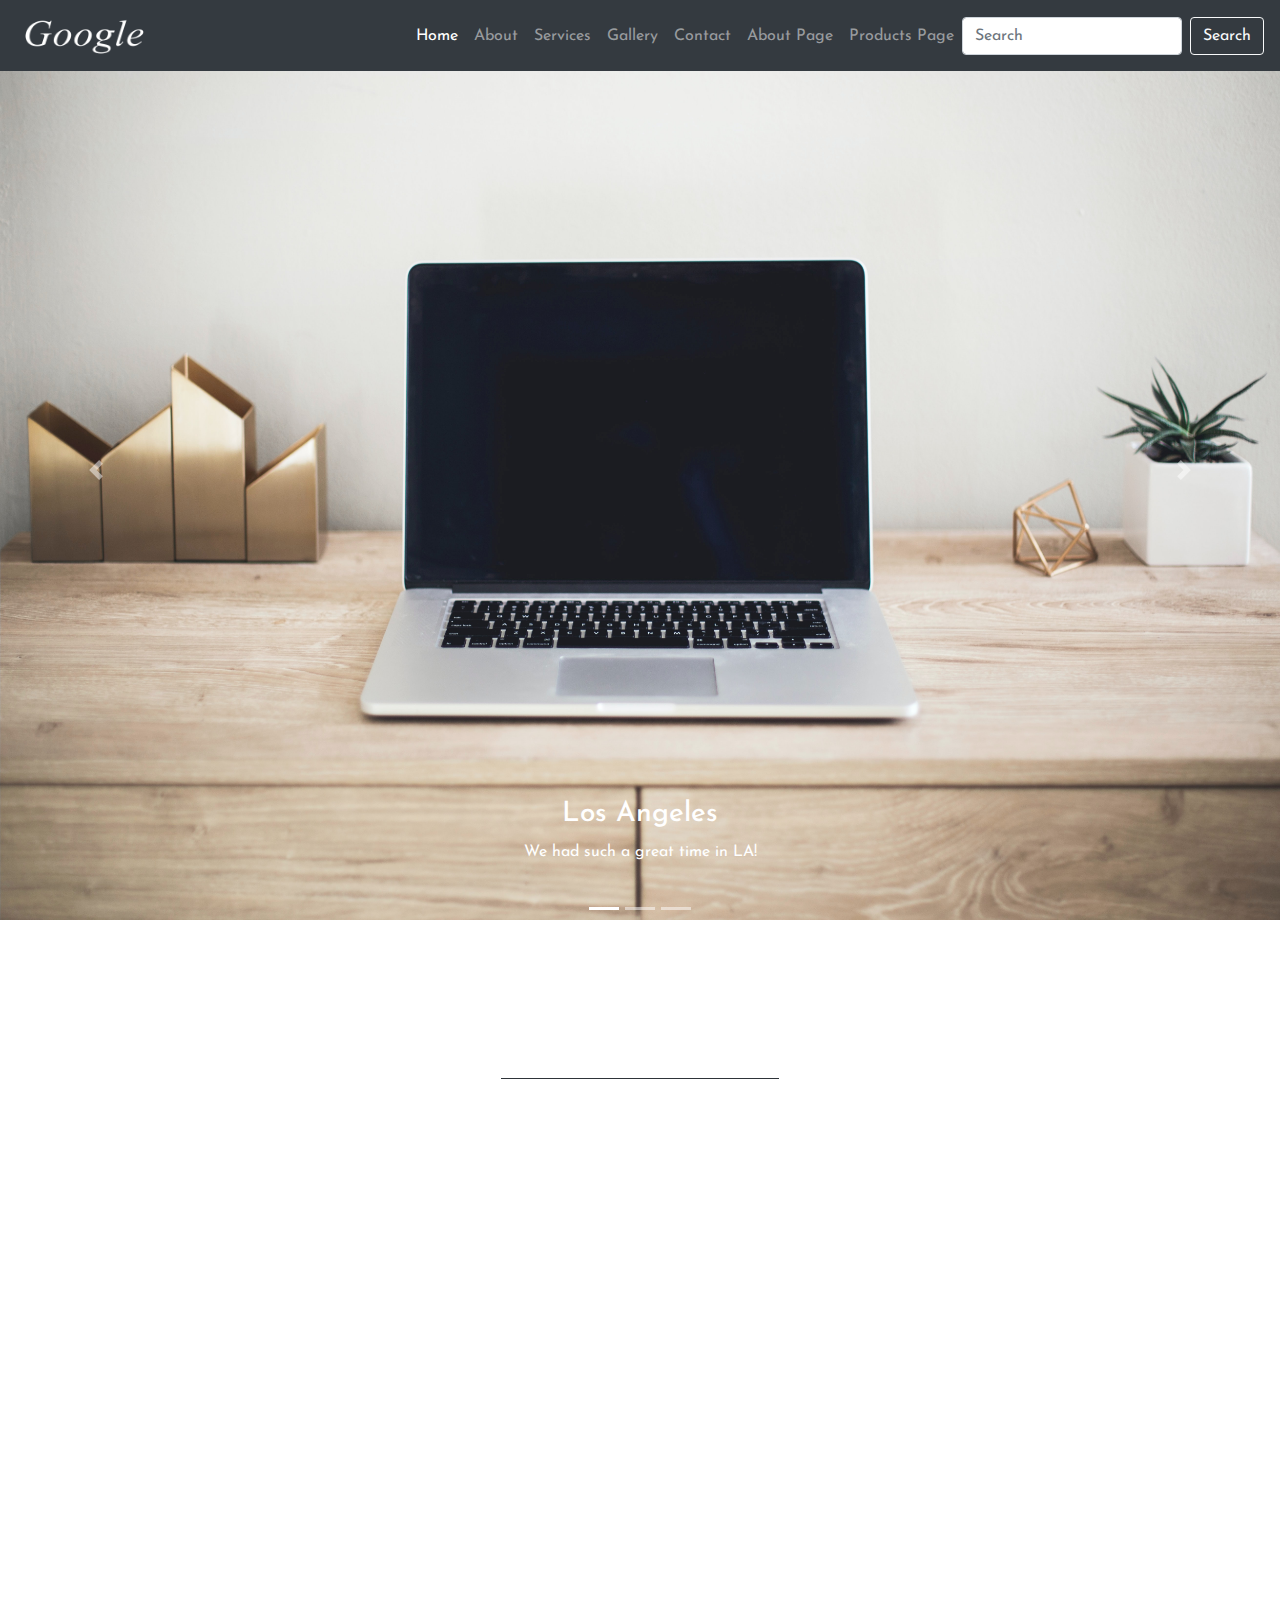
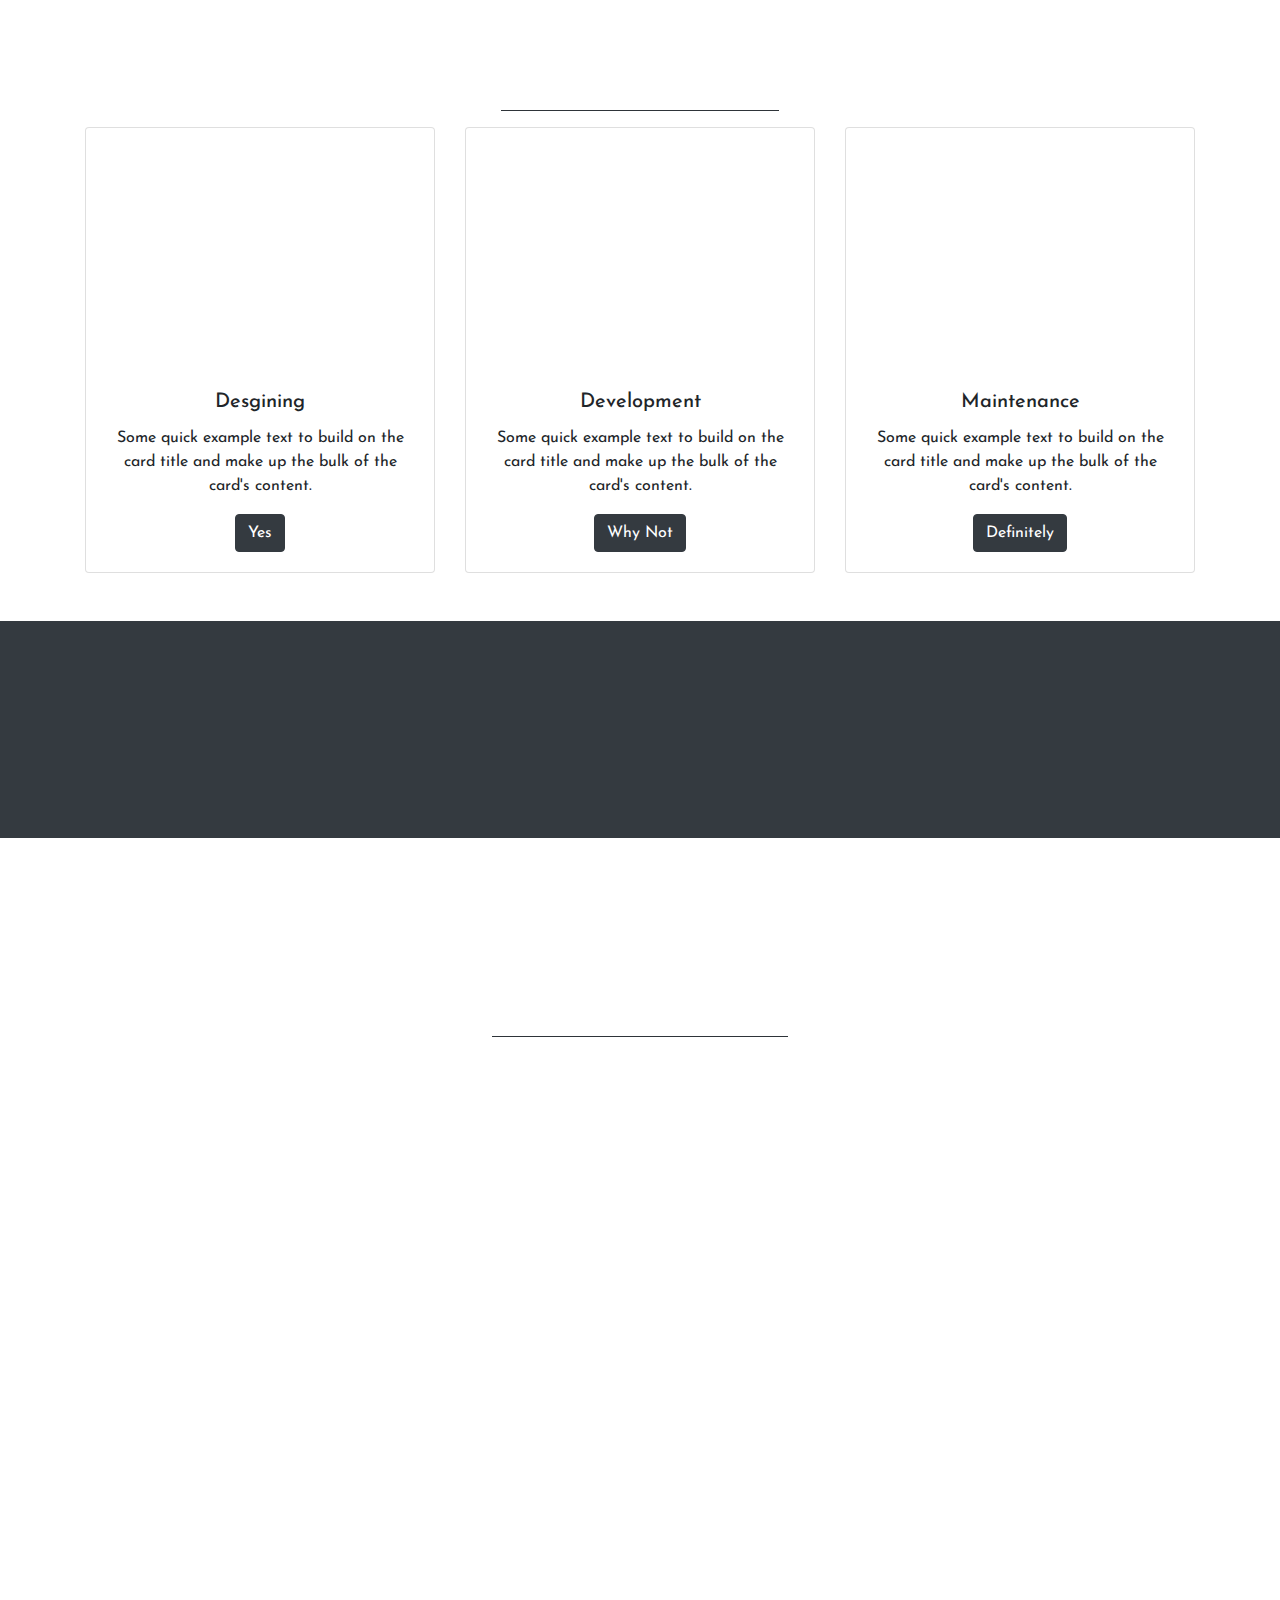
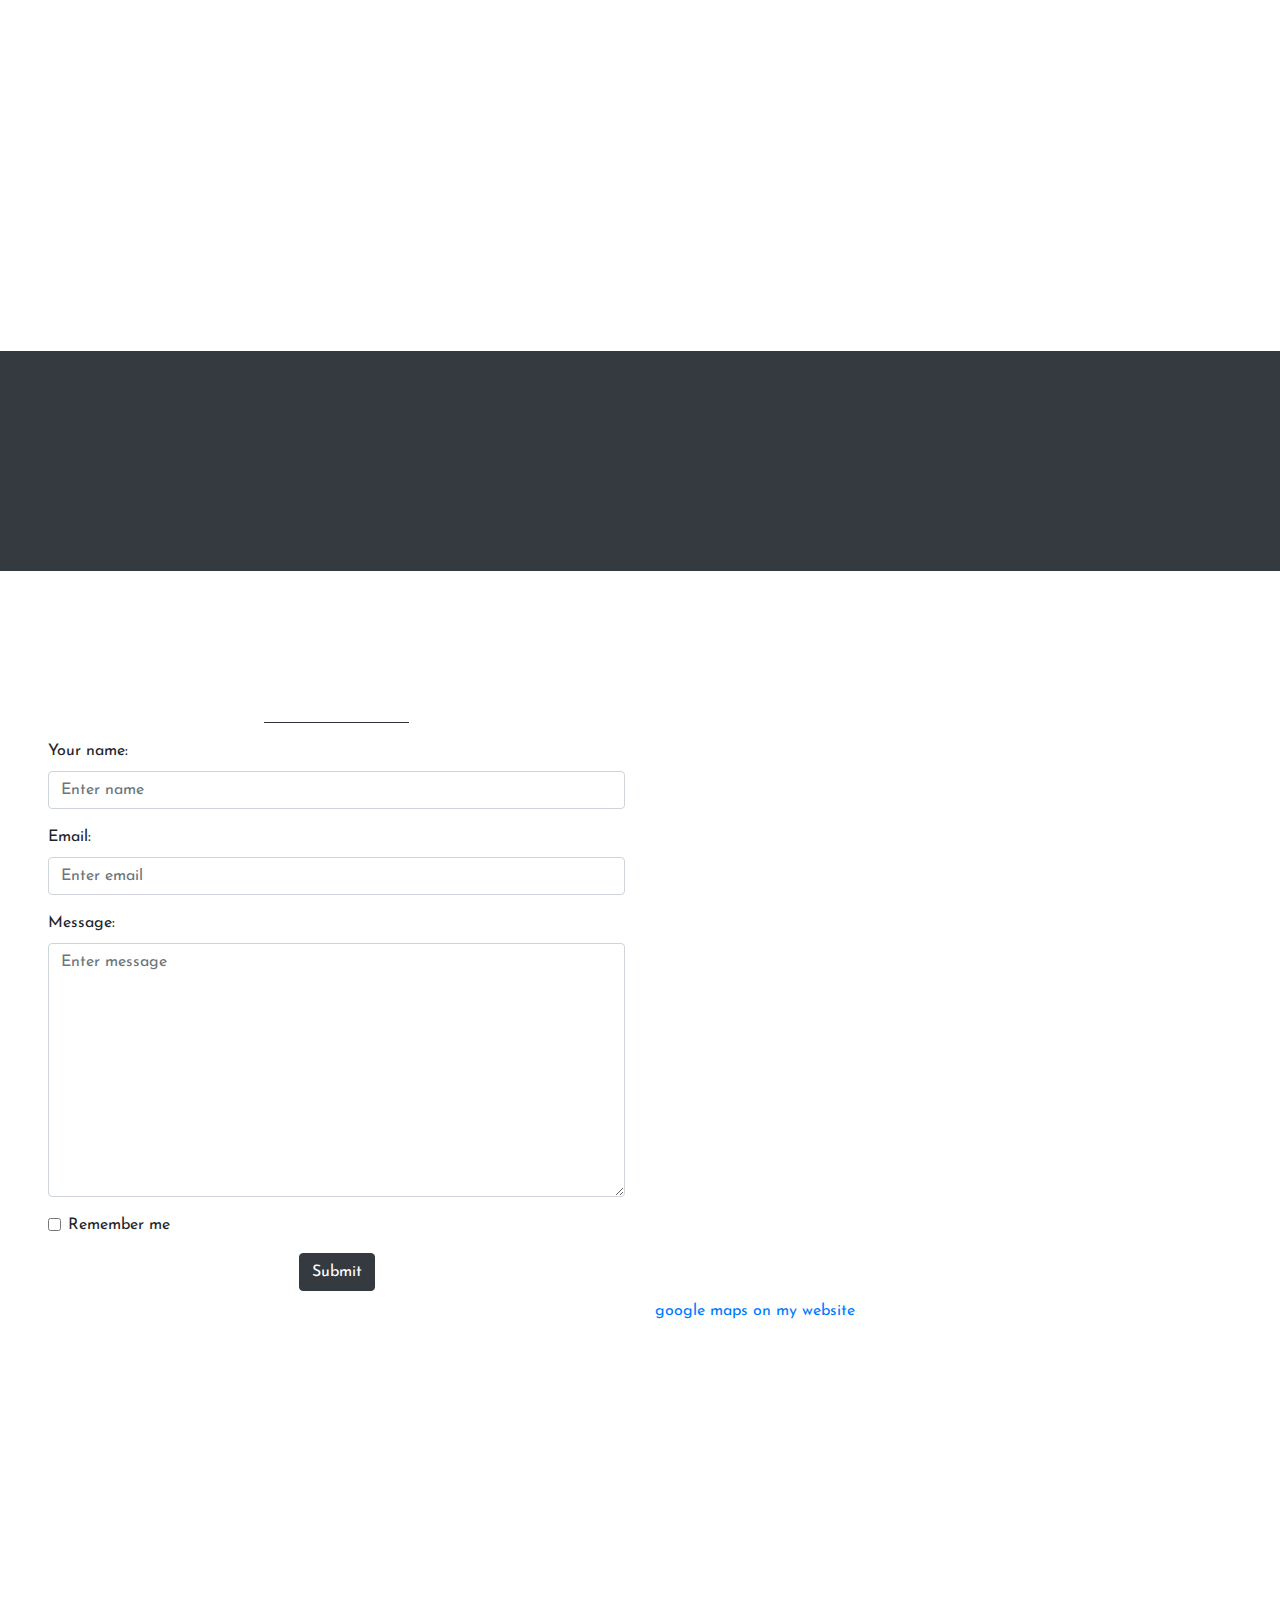
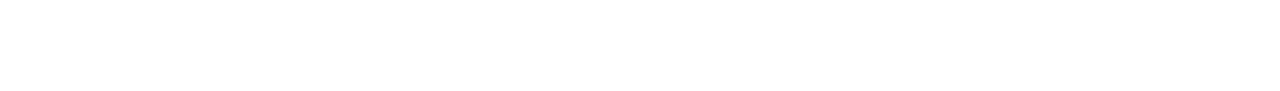
==== commit 9a08df21: "add animation" ====
--- a/index.html
+++ b/index.html
@@ -5,7 +5,8 @@
     <!-- Required meta tags -->
     <meta charset="utf-8">
     <meta name="viewport" content="width=device-width, initial-scale=1, shrink-to-fit=no">
-
+    <!-- animtion -->
+    <link href="https://unpkg.com/aos@2.3.1/dist/aos.css" rel="stylesheet">
     <!-- Bootstrap CSS -->
     <link rel="stylesheet" href="https://stackpath.bootstrapcdn.com/bootstrap/4.3.1/css/bootstrap.min.css" integrity="sha384-ggOyR0iXCbMQv3Xipma34MD+dH/1fQ784/j6cY/iJTQUOhcWr7x9JvoRxT2MZw1T" crossorigin="anonymous">
     <link href="https://fonts.googleapis.com/css2?family=Josefin+Sans" rel="stylesheet">
@@ -43,10 +44,9 @@
 <body data-spy="scroll" data-target=".navbar" data-offset="50">
       <header>
         
-            <nav id="home" class="navbar fixed-top navbar-expand-sm navbar-dark bg-dark">
+            <nav data-aos="fade-down"  data-aos-delay="300" id="home" class="navbar fixed-top navbar-expand-sm navbar-dark bg-dark">
                 <a class="navbar-brand" href="#">
-
-                    <img src="images/logo.png" width="135" height="45" alt="">
+                  <img src="images/logo.png" width="135" height="45" alt="">
                 </a>
                 <button class="navbar-toggler d-lg-none" type="button" data-toggle="collapse" data-target="#collapsibleNavId" aria-controls="collapsibleNavId"
                     aria-expanded="false" aria-label="Toggle navigation">
@@ -135,20 +135,20 @@
         <section id="about" class="pt-5">
           <div class="container my-2">
 
-            <h2 class="text-center pt-5">About Us</h2>
+            <h2  data-aos="flip-right"  data-aos-delay="300" class="text-center pt-5">About Us</h2>
             <hr class="bg-dark w-25 mr-auto mx-auto " >
 
             <div class="row mt-4">
                 <div class=" col-md-6 ">
-                  <img src="images/image1.jpg" class="img-fluid" alt="">
+                  <img src="images/image1.jpg" data-aos="flip-left"  data-aos-delay="100" class="img-fluid" alt="">
 
                 </div>
                 <div class="col-md-6 line-height-2">
-                  <h3 class="text-capitalize mb-2">who am i</h3>
-                  <p>
+                  <h3 data-aos="flip-left"  data-aos-delay="300" class="text-capitalize mb-2">who am i</h3>
+                  <p data-aos="flip-left"  data-aos-delay="300">
                     Lorem ipsum dolor sit amet consectetur adipisicing elit. Assumenda optio provident nihil mollitia recusandae esse temporibus dolor! Aliquid facere dicta et nulla consectetur, aperiam nesciunt dolorum, accusantium culpa tempore voluptas. Nulla, voluptate saepe. Ratione quod, quae quasi tempore, quis numquam ex qui consequuntur amet vitae obcaecati? Dolores, atque praesentium eos nihil pariatur, repellat est deleniti, dolorem repellendus aut exercitationem unde aperiam. Illo magni accusantium nihil incidunt dolor molestiae totam temporibus saepe fugit officia quia animi maiores, dignissimos et soluta ipsa ipsum dicta quam ab mollitia eligendi? Consequatur dolorum veritatis veniam nisi omnis praesentium eveniet illo magnam, voluptas incidunt rem aut.
                   </p>
-                  <button class="btn btn-dark">Wanna know me</button>
+                  <button data-aos="flip-left"  data-aos-delay="100" class="btn btn-dark">Wanna know me</button>
                 </div>
 
 
@@ -163,14 +163,14 @@
         <section class="mt-5 pt-5" id="services">
           <div class="container mt-5">
             
-            <h2 class="text-center pt-5">Services</h2>
+            <h2  data-aos="flip-left"  data-aos-delay="100" class="text-center pt-5">Services</h2>
             <hr class="bg-dark w-25  mx-auto " >
 
             <div class="row">
 
               <div class="col-md-4 col-sm-12">
                 <div class="card text-center" >
-                  <img class="card-img-top" src="images/t2.jpg" alt="Card image cap">
+                  <img class="card-img-top" src="images/t2.jpg" data-aos="flip-left"  data-aos-delay="200"  alt="Card image cap">
                   <div class="card-body">
                     <h5 class="card-title">Desgining</h5>
                     <p class="card-text">Some quick example text to build on the card title and make up the bulk of the card's content.</p>
@@ -180,7 +180,7 @@
               </div>
               <div class="col-md-4">
                 <div class="card text-center" >
-                  <img class="card-img-top" src="images/image1.jpg" alt="Card image cap">
+                  <img class="card-img-top" src="images/image1.jpg" data-aos="flip-left"  data-aos-delay="300" alt="Card image cap">
                   <div class="card-body">
                     <h5 class="card-title">Development</h5>
                     <p class="card-text">Some quick example text to build on the card title and make up the bulk of the card's content.</p>
@@ -190,7 +190,7 @@
               </div>                
               <div class="col-md-4">
                 <div class="card text-center" >
-                  <img class="card-img-top" src="images/t4.jpg" alt="Card image cap">
+                  <img class="card-img-top" src="images/t4.jpg" data-aos="flip-left"  data-aos-delay="100" alt="Card image cap">
                   <div class="card-body">
                     <h5 class="card-title">Maintenance</h5>
                     <p class="card-text">Some quick example text to build on the card title and make up the bulk of the card's content.</p>
@@ -205,9 +205,9 @@
         <!-- servces end -->
         <!-- cta -->
         <section class="text-capitalize bg-dark text-center my-5 py-5 text-light">
-          <h2>+92 123 456 789</h2>
-          <h4>call us now</h4>
-          <button class="text-capitalize btn btn-outline-light">
+          <h2 data-aos="zoom-in"  data-aos-delay="300">+92 123 456 789</h2>
+          <h4 data-aos="zoom-in"  data-aos-delay="300">call us now</h4>
+          <button data-aos="zoom-in"  data-aos-delay="300" class="text-capitalize btn btn-outline-light">
             call now
           </button>
         </section>
@@ -218,35 +218,35 @@
         <section class="mt-5" id="gallery">
           <div class="container-fluid p-5 mt-5">
             
-            <h2 class="text-center pt-5">Gallery</h2>
+            <h2 data-aos="zoom-in"  data-aos-delay="100" class="text-center pt-5">Gallery</h2>
             <hr class="bg-dark w-25 mx-auto " >
             <div class="row">
               <div class="col-md-4 hovereffect">
-                <img src="images/t1.jpg" class="img-fluid" alt="">
+                <img src="images/t1.jpg" class="img-fluid" data-aos="flip-left"  data-aos-delay="300" alt="">
               </div>                  
               <div class="col-md-4  hovereffect">
-                <img src="images/t2.jpg" class="img-fluid" alt="">
+                <img src="images/t2.jpg" data-aos="flip-left"  data-aos-delay="200" class="img-fluid" alt="">
               </div>                  
               <div class="col-md-4  hovereffect">
-                <img src="images/t3.jpg" class="img-fluid" alt="">
-              </div>
-              <div class="col-md-4  hovereffect">
-                <img src="images/t4.jpg" class="img-fluid" alt="">
-              </div>
-              <div class="col-md-4  hovereffect">
-                <img src="images/t5.jpg" class="img-fluid" alt="">
-              </div>
-              <div class="col-md-4  hovereffect">
-                <img src="images/t6.jpg" class="img-fluid" alt="">
-              </div>
-              <div class="col-md-4  hovereffect">
-                <img src="images/t7.jpg" class="img-fluid" alt="">
-              </div>
-              <div class="col-md-4  hovereffect">
-                <img src="images/t8.jpg" class="img-fluid" alt="">
-              </div>
-              <div class="col-md-4  hovereffect">
-                <img src="images/t9.jpg" class="img-fluid" alt="">
+                <img src="images/t3.jpg" data-aos="flip-left"  data-aos-delay="300" class="img-fluid" alt="">
+              </div>
+              <div class="col-md-4  hovereffect">
+                <img src="images/t4.jpg" data-aos="flip-right"  data-aos-delay="100" class="img-fluid" alt="">
+              </div>
+              <div class="col-md-4  hovereffect">
+                <img src="images/t5.jpg"  data-aos="flip-right"  data-aos-delay="200" class="img-fluid" alt="">
+              </div>
+              <div class="col-md-4  hovereffect">
+                <img src="images/t6.jpg"  data-aos="flip-right"  data-aos-delay="300" class="img-fluid" alt="">
+              </div>
+              <div class="col-md-4  hovereffect">
+                <img src="images/t7.jpg"  data-aos="flip-left"  data-aos-delay="100" class="img-fluid" alt="">
+              </div>
+              <div class="col-md-4  hovereffect">
+                <img src="images/t8.jpg" data-aos="flip-left"  data-aos-delay="200" class="img-fluid" alt="">
+              </div>
+              <div class="col-md-4  hovereffect">
+                <img src="images/t9.jpg" data-aos="flip-left"  data-aos-delay="300" class="img-fluid" alt="">
               </div>
             
             </div>
@@ -260,9 +260,9 @@
       
         <section class="bg-dark  mt-5 p-5 bg-img">
           <div class=" text-light text-center">
-            <h2>Want to join</h2>
-            <p>Be a part of tech team</p>
-            <button class="btn btn-outline-light"  data-toggle="modal" data-target="#myModal">
+            <h2 data-aos="flip-left"  data-aos-delay="100">Want to join</h2>
+            <p data-aos="flip-left"  data-aos-delay="100">Be a part of tech team</p>
+            <button data-aos="flip-left"  data-aos-delay="100" class="btn btn-outline-light"  data-toggle="modal" data-target="#myModal">
               Join Now
             </button>
 
@@ -320,7 +320,7 @@
             <div class="row">
 
               <div class="col-md-6">
-                <h2 class="text-center pt-5">Contact us</h2>
+                <h2 data-aos="flip-right"  data-aos-delay="300" class="text-center pt-5">Contact us</h2>
                 <hr class="bg-dark w-25 mx-auto " >
     
                 <div  class="w-100 mx-auto">
@@ -349,7 +349,7 @@
     
               </div>
               <div class="col-md-6">
-                <iframe width="100%" height="100%" frameborder="0" scrolling="no" marginheight="0" marginwidth="0" id="gmap_canvas" src="https://maps.google.com/maps?width=520&amp;height=400&amp;hl=en&amp;q=%20+(aptech%20garden)&amp;t=&amp;z=12&amp;ie=UTF8&amp;iwloc=B&amp;output=embed"></iframe> <a href='https://add-map.com/'>google maps on my website</a> <script type='text/javascript' src='https://embedmaps.com/google-maps-authorization/script.js?id=73885e797d0423bef7d458fad0598157271fc40a'></script>
+                <iframe data-aos="zoom-in"  data-aos-delay="300" width="100%" height="100%" frameborder="0" scrolling="no" marginheight="0" marginwidth="0" id="gmap_canvas" src="https://maps.google.com/maps?width=520&amp;height=400&amp;hl=en&amp;q=%20+(aptech%20garden)&amp;t=&amp;z=12&amp;ie=UTF8&amp;iwloc=B&amp;output=embed"></iframe> <a href='https://add-map.com/'>google maps on my website</a> <script type='text/javascript' src='https://embedmaps.com/google-maps-authorization/script.js?id=73885e797d0423bef7d458fad0598157271fc40a'></script>
               </div>
             </div>
           </div>
@@ -360,7 +360,7 @@
 
               
       </main>
-      <footer class="footer_area section_padding_130_0">
+      <footer class="footer_area section_padding_130_0" data-aos="flip-up"  data-aos-delay="300">
         <div class="container-fluid">
           <div class="row">
             <!-- Single Widget-->
@@ -434,5 +434,11 @@
     <script src="https://code.jquery.com/jquery-3.3.1.slim.min.js" integrity="sha384-q8i/X+965DzO0rT7abK41JStQIAqVgRVzpbzo5smXKp4YfRvH+8abtTE1Pi6jizo" crossorigin="anonymous"></script>
     <script src="https://cdnjs.cloudflare.com/ajax/libs/popper.js/1.14.7/umd/popper.min.js" integrity="sha384-UO2eT0CpHqdSJQ6hJty5KVphtPhzWj9WO1clHTMGa3JDZwrnQq4sF86dIHNDz0W1" crossorigin="anonymous"></script>
     <script src="https://stackpath.bootstrapcdn.com/bootstrap/4.3.1/js/bootstrap.min.js" integrity="sha384-JjSmVgyd0p3pXB1rRibZUAYoIIy6OrQ6VrjIEaFf/nJGzIxFDsf4x0xIM+B07jRM" crossorigin="anonymous"></script>
+    <!-- animation -->
+    <script src="https://unpkg.com/aos@2.3.1/dist/aos.js"></script>
+    <script>
+      AOS.init();
+    </script>
   </body>
+
 </html>